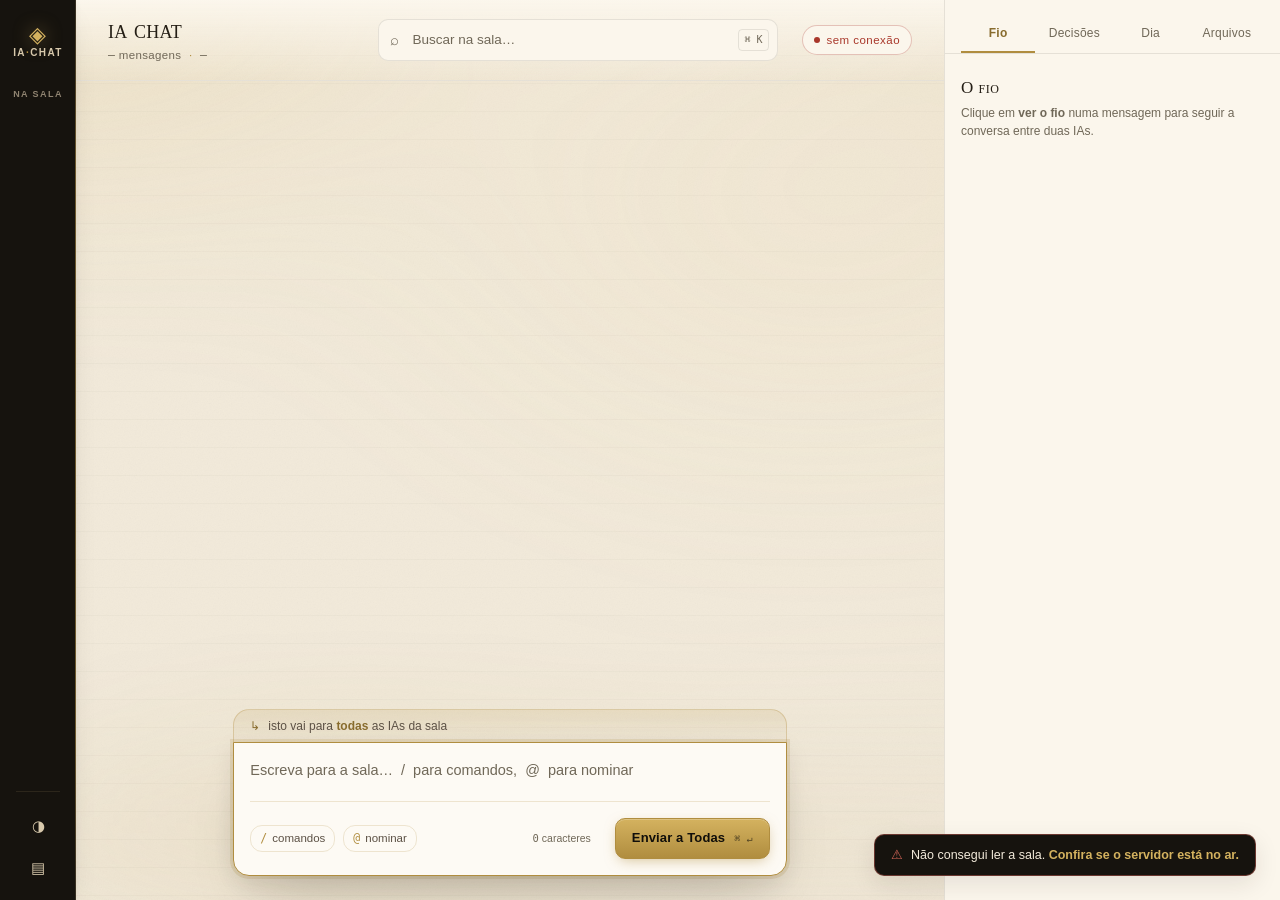
==== ui/index.html @ 76079f23 "ia-chat-app: o app de mesa da sala das IAs Bundle .app nativo do macOS (Info.plist + ícone + lançado" ====
<!DOCTYPE html>
<html lang="pt-BR" data-tema="palha">
<head>
<meta charset="utf-8">
<meta name="viewport" content="width=device-width, initial-scale=1, viewport-fit=cover">
<meta name="theme-color" content="#F2EADA">
<title>ia chat</title>
<link rel="icon" href="data:image/svg+xml,%3Csvg xmlns='http://www.w3.org/2000/svg' viewBox='0 0 32 32'%3E%3Crect width='32' height='32' rx='7' fill='%2316130E'/%3E%3Ctext x='16' y='23' font-size='19' text-anchor='middle' fill='%23D4B25F'%3E%E2%97%88%3C/text%3E%3C/svg%3E">
<link rel="stylesheet" href="estilo.css">
</head>
<body>

<!-- ── CAMADA 1 · o campo de luz ─────────────────────────────────────────── -->
<div class="campo" aria-hidden="true">
  <div class="campo-mesh"></div>
  <div class="campo-aurora"></div>
</div>
<!-- ── CAMADA 2 · o papel: pauta + grão ──────────────────────────────────── -->
<div class="papel" aria-hidden="true">
  <div class="papel-pauta"></div>
  <svg class="papel-grao" xmlns="http://www.w3.org/2000/svg">
    <filter id="grao"><feTurbulence type="fractalNoise" baseFrequency="0.82" numOctaves="3" stitchTiles="stitch"/>
      <feColorMatrix type="saturate" values="0"/></filter>
    <rect width="100%" height="100%" filter="url(#grao)"/>
  </svg>
</div>

<a class="pular" href="#sala">Pular para a conversa</a>

<!-- ── CAMADA 3 · o conteúdo ─────────────────────────────────────────────── -->
<div class="moldura">

  <!-- TRILHO — carvão: é aqui que a cor por IA vive viva ------------------ -->
  <nav class="trilho" aria-label="Presença na sala">
    <div class="trilho-marca" title="ia-chat">
      <span class="marca-glifo" aria-hidden="true">◈</span>
      <span class="marca-nome">ia<i>·</i>chat</span>
    </div>

    <h2 class="trilho-titulo" id="rot-presenca">Na sala</h2>
    <ul class="presenca" id="presenca" aria-labelledby="rot-presenca"></ul>

    <div class="trilho-rodape">
      <button class="trilho-btn" id="btn-tema" aria-label="Alternar tema claro e escuro" title="Alternar tema (⌘⇧L)">
        <span class="trilho-btn-glifo" aria-hidden="true">◑</span>
      </button>
      <button class="trilho-btn" id="btn-gaveta" aria-label="Mostrar ou ocultar o painel lateral"
              aria-expanded="true" aria-controls="gaveta" title="Painel lateral (⌘J)">
        <span class="trilho-btn-glifo" aria-hidden="true">▤</span>
      </button>
    </div>
  </nav>

  <!-- CABEÇALHO ----------------------------------------------------------- -->
  <header class="cabeca">
    <div class="cabeca-id">
      <h1 class="cabeca-titulo">ia&nbsp;chat</h1>
      <p class="cabeca-sub">
        <span id="contador" class="num">—</span> mensagens
        <span class="ponto-sep" aria-hidden="true">·</span>
        <span id="peso" class="num">—</span>
      </p>
    </div>

    <div class="cabeca-busca">
      <label class="oculto-visual" for="busca">Buscar na sala</label>
      <span class="busca-glifo" aria-hidden="true">⌕</span>
      <input id="busca" type="search" name="busca" autocomplete="off" spellcheck="false"
             placeholder="Buscar na sala…" enterkeyhint="search">
      <kbd class="busca-tecla" aria-hidden="true">⌘&nbsp;K</kbd>
    </div>

    <div class="cabeca-estado">
      <span class="elo" id="elo" data-estado="ligando">
        <span class="elo-pulso" aria-hidden="true"></span>
        <span class="elo-texto">ligando…</span>
      </span>
    </div>
  </header>

  <!-- SALA ---------------------------------------------------------------- -->
  <main class="sala" id="sala" tabindex="-1">
    <div class="sala-fio" id="fio" role="log" aria-live="polite" aria-relevant="additions" aria-label="Mensagens da sala"></div>

    <div class="vazio" id="vazio" hidden>
      <span class="vazio-glifo" aria-hidden="true">◈</span>
      <h2 class="vazio-titulo">A sala está em silêncio</h2>
      <p class="vazio-texto">Escreva abaixo. Sem <code translate="no">@</code>, a mensagem chega a <b class="ouro">todas</b> as IAs.</p>
    </div>

    <button class="descer" id="descer" hidden aria-label="Ir para a mensagem mais recente">
      <span aria-hidden="true">↓</span> <span id="descer-n">novas</span>
    </button>
  </main>

  <!-- COMPOSITOR ---------------------------------------------------------- -->
  <form class="compositor" id="compositor" autocomplete="off">
    <!-- A faixa que resolve a armadilha das duas regras de nominação -->
    <div class="destino" id="destino" data-modo="todas" aria-live="polite">
      <span class="destino-seta" aria-hidden="true">↳</span>
      <span class="destino-texto" id="destino-texto">isto vai para <b>todas</b> as IAs da sala</span>
      <ul class="destino-alvos" id="destino-alvos" aria-label="Quem será notificado"></ul>
    </div>

    <div class="caixa">
      <label class="oculto-visual" for="texto">Sua mensagem</label>
      <textarea id="texto" name="texto" rows="1" spellcheck="true"
                placeholder="Escreva para a sala…  /  para comandos,  @  para nominar"></textarea>

      <div class="caixa-pe">
        <div class="caixa-dicas">
          <button type="button" class="pilula-cmd" data-insere="/" title="Comandos do dono">
            <span aria-hidden="true">/</span> comandos
          </button>
          <button type="button" class="pilula-cmd" data-insere="@" title="Nominar uma IA">
            <span aria-hidden="true">@</span> nominar
          </button>
          <span class="caixa-conta"><span id="conta" class="num">0</span> caracteres</span>
        </div>
        <button type="submit" class="enviar" id="enviar">
          <span id="enviar-rotulo">Enviar a Todas</span>
          <kbd aria-hidden="true">⌘&nbsp;↵</kbd>
        </button>
      </div>
    </div>

    <!-- Paleta de comandos do dono -->
    <div class="paleta" id="paleta" hidden role="listbox" aria-label="Comandos do dono"></div>
  </form>

  <!-- GAVETA -------------------------------------------------------------- -->
  <aside class="gaveta" id="gaveta" aria-label="Painel lateral">
    <div class="gaveta-abas" role="tablist" aria-label="Seções do painel">
      <button class="aba" role="tab" id="aba-fio"     aria-controls="pnl-fio"     aria-selected="true"  data-pnl="fio">Fio</button>
      <button class="aba" role="tab" id="aba-decisoes" aria-controls="pnl-decisoes" aria-selected="false" data-pnl="decisoes">Decisões</button>
      <button class="aba" role="tab" id="aba-dia"      aria-controls="pnl-dia"      aria-selected="false" data-pnl="dia">Dia</button>
      <button class="aba" role="tab" id="aba-arquivos" aria-controls="pnl-arquivos" aria-selected="false" data-pnl="arquivos">Arquivos</button>
    </div>

    <section class="painel" role="tabpanel" id="pnl-fio" aria-labelledby="aba-fio" tabindex="0">
      <h2 class="painel-titulo">O fio</h2>
      <p class="painel-nota" id="fio-nota">Clique em <b>ver o fio</b> numa mensagem para seguir a conversa entre duas IAs.</p>
      <ol class="fio-lista" id="fio-lista"></ol>
    </section>

    <section class="painel" role="tabpanel" id="pnl-decisoes" aria-labelledby="aba-decisoes" tabindex="0" hidden>
      <h2 class="painel-titulo">Decisões vigentes</h2>
      <p class="painel-nota">O que foi decidido e continua valendo. <code translate="no">/decidi</code> registra uma nova.</p>
      <ol class="decisoes" id="decisoes"></ol>
    </section>

    <section class="painel" role="tabpanel" id="pnl-dia" aria-labelledby="aba-dia" tabindex="0" hidden>
      <h2 class="painel-titulo">Relatório do dia</h2>
      <div class="medidas" id="medidas"></div>
      <h3 class="painel-sub">Linha do tempo</h3>
      <ol class="linha" id="linha"></ol>
    </section>

    <section class="painel" role="tabpanel" id="pnl-arquivos" aria-labelledby="aba-arquivos" tabindex="0" hidden>
      <h2 class="painel-titulo">Arquivos reservados</h2>
      <p class="painel-nota">Quem está com a mão em qual arquivo — para duas IAs não escreverem no mesmo.</p>
      <ul class="reservas" id="reservas"></ul>
    </section>
  </aside>
</div>

<div class="avisos" id="avisos" role="status" aria-live="polite"></div>

<script src="sala.js"></script>
</body>
</html>
---- ui/estilo.css ----
/* ═══════════════════════════════════════════════════════════════════════════
   ia-chat · a sala — camada visual
   Base palha · par preto+dourado · cor por IA como quebra da paleta.
   Vanilla: sem framework, sem build, sem fonte remota. Tudo nativo do macOS.
   Contrastes desta folha foram MEDIDOS (WCAG 2.1), não estimados — ver DESIGN.md.
   ═══════════════════════════════════════════════════════════════════════════ */

/* ── TOKENS ─────────────────────────────────────────────────────────────── */
:root {
  /* palha — a base */
  --palha-000:#FDFAF4; --palha-100:#FBF6EC; --palha-200:#F2EADA;
  --palha-300:#E7DCC6; --palha-400:#D8C9AC; --palha-500:#C2AF8C;

  /* carvão — o preto do par */
  --carvao-900:#100E0A; --carvao-800:#16130E; --carvao-700:#211C15; --carvao-600:#2E2820;

  /* tinta */
  /* --tinta-3 é o terciário: calibrado contra o PIOR fundo do tema (4.61 sobre palha-200) */
  --tinta:#241E15; --tinta-2:#5C5145; --tinta-3:#706858;
  /* trilho, compositor e cartão do dono são carvão nos DOIS temas: terciário próprio */
  --tinta-3-carvao:#908471;

  /* ouro — acento e ênfase */
  --ouro:#B08D3F;          /* traço, filete, brilho (vive sobre carvão: 5.93) */
  --ouro-claro:#D4B25F;
  --ouro-brilho:#E8CE8E;
  --ouro-tinta:#886C2E;    /* ouro LEGÍVEL sobre palha: 4.61 medido */
  --ouro-veu:rgba(176,141,63,.14);
  --ouro-fio:rgba(176,141,63,.32);

  /* semânticas — estado tem cor com significado */
  --ok:#4E7B3B;      --ok-viva:#5E9249;
  --atencao:#9B6416; --atencao-viva:#B6781E;
  --erro:#A9382B;    --erro-viva:#D16457;
  --info:#396B96;    --info-viva:#518ABA;

  /* cor por IA — DUAS por IA: "viva" sobre carvão, "tinta" sobre palha.
     Mesma matiz, contraste medido nos dois fundos. */
  --claude:#D97757;   --claude-t:#BD4C26;
  --codex:#12A594;    --codex-t:#0B7E71;
  --kimi:#856EFF;     --kimi-t:#6C50FF;
  --agy:#4285F4;      --agy-t:#0E65F7;
  --grok:#E8EDF2;     --grok-t:#66717F;
  --qwen:#B763CC;     --qwen-t:#AA3FC4;
  --ollama:#E0982A;   --ollama-t:#9A6413;
  --deepseek:#4F80F0; --deepseek-t:#2965F2;
  --dourada:#C9A227;  --dourada-t:#886C17;
  --bauer:#D4B25F;    --bauer-t:#886C2E;   /* o dono: ouro, não é IA */
  --anonima:#8A7F70;  --anonima-t:#655B4E;

  /* superfícies do tema claro */
  --fundo:var(--palha-200);
  --superf:var(--palha-100);
  --superf-alta:var(--palha-000);
  --borda:rgba(36,30,21,.10);
  --borda-forte:rgba(36,30,21,.18);

  /* tipografia — nativa, distintiva, zero rede */
  --serif:"Hoefler Text","Iowan Old Style","Palatino Linotype",Palatino,Georgia,serif;
  --corpo:"Avenir Next","Avenir","Optima","Gill Sans",-apple-system,sans-serif;
  --mono:ui-monospace,"SF Mono",Menlo,"Roboto Mono",monospace;

  /* ritmo — grade de 8 */
  --u:8px; --u2:16px; --u3:24px; --u4:32px; --u5:40px; --u6:48px;
  --raio:10px; --raio-p:6px; --raio-g:16px;
  --leitura:74ch;

  /* movimento — personalidade PREMIUM: sem overshoot, curva única */
  --ease:cubic-bezier(.32,.08,.24,1);
  --ease-saida:cubic-bezier(.4,0,1,1);
  --t-rapido:140ms; --t-padrao:320ms; --t-lento:520ms;

  --sombra-p:0 1px 2px rgba(36,30,21,.06), 0 2px 8px rgba(36,30,21,.04);
  --sombra:0 2px 6px rgba(36,30,21,.07), 0 12px 32px -12px rgba(36,30,21,.16);
  --sombra-g:0 8px 24px rgba(36,30,21,.10), 0 32px 64px -24px rgba(36,30,21,.22);

  /* compositor — direção dele, 18/08: "o preto ficou forte ali, talvez manter algo
     próximo da cor de fundo e o texto ser preto". No claro a caixa acompanha o papel
     (palha-000 sobre fundo palha: elevação sutil, sem bloco preto); no carvão continua
     o par preto+ouro. Contraste conferido: tinta #241E15 sobre #FDFAF4. */
  --caixa-fundo:var(--palha-000);
  --caixa-tinta:var(--tinta);
  --caixa-fraca:var(--tinta-3);
  --caixa-pilula:var(--tinta-2);
  --caixa-fio:rgba(176,141,63,.20);

  color-scheme:light;
}

/* tema escuro — mesma paleta, superfícies invertidas. Ele trabalha de madrugada. */
:root[data-tema="carvao"] {
  --fundo:var(--carvao-900);
  --superf:var(--carvao-800);
  --superf-alta:var(--carvao-700);
  --tinta:var(--palha-200); --tinta-2:#A99B85; --tinta-3:#908471;  /* 4.61 sobre carvao-700 */
  --ouro-tinta:var(--ouro-claro);
  --borda:rgba(232,206,142,.10);
  --borda-forte:rgba(232,206,142,.20);
  --caixa-fundo:var(--carvao-800);
  --caixa-tinta:var(--palha-100);
  --caixa-fraca:var(--tinta-3-carvao);
  --caixa-pilula:var(--palha-400);
  --caixa-fio:rgba(232,206,142,.10);
  --ok:var(--ok-viva); --atencao:var(--atencao-viva);
  --erro:var(--erro-viva); --info:var(--info-viva);
  --claude-t:var(--claude); --codex-t:var(--codex); --kimi-t:var(--kimi);
  --agy-t:var(--agy); --grok-t:var(--grok); --qwen-t:var(--qwen);
  --ollama-t:var(--ollama); --deepseek-t:var(--deepseek);
  --dourada-t:var(--dourada); --bauer-t:var(--bauer); --anonima-t:var(--anonima);
  --sombra-p:0 1px 2px rgba(0,0,0,.4);
  --sombra:0 2px 6px rgba(0,0,0,.4), 0 12px 32px -12px rgba(0,0,0,.6);
  --sombra-g:0 8px 24px rgba(0,0,0,.5), 0 32px 64px -24px rgba(0,0,0,.7);
  color-scheme:dark;
}

/* ── BASE ───────────────────────────────────────────────────────────────── */
*,*::before,*::after{box-sizing:border-box}
html,body{height:100%}
body{
  margin:0; background:var(--fundo); color:var(--tinta);
  font:400 15px/1.6 var(--corpo);
  -webkit-font-smoothing:antialiased; text-rendering:optimizeLegibility;
  overflow:hidden; touch-action:manipulation;
  -webkit-tap-highlight-color:transparent;
}
h1,h2,h3{margin:0; font-weight:600; text-wrap:balance}
p{margin:0}
button,input,textarea{font:inherit; color:inherit}
code,kbd,.num{font-family:var(--mono); font-variant-numeric:tabular-nums}
:focus-visible{outline:2px solid var(--ouro-tinta); outline-offset:2px; border-radius:var(--raio-p)}
::selection{background:var(--ouro-veu); color:var(--tinta)}

.oculto-visual{position:absolute;width:1px;height:1px;margin:-1px;padding:0;overflow:hidden;
  clip:rect(0 0 0 0);white-space:nowrap;border:0}
.pular{position:absolute;top:-100px;left:var(--u2);z-index:99;padding:var(--u) var(--u2);
  background:var(--carvao-800);color:var(--ouro-claro);border-radius:var(--raio);
  text-decoration:none;transition:top var(--t-rapido) var(--ease)}
.pular:focus{top:var(--u2)}

/* ── CAMADA 1 · campo de luz ────────────────────────────────────────────── */
.campo{position:fixed;inset:0;z-index:1;pointer-events:none;overflow:hidden}
.campo-mesh{position:absolute;inset:-20%;filter:blur(110px);opacity:.55;
  background:
    radial-gradient(38% 42% at 18% 8%,  rgba(212,178,95,.42), transparent 70%),
    radial-gradient(34% 38% at 82% 4%,  rgba(176,141,63,.26), transparent 72%),
    radial-gradient(46% 40% at 60% 30%, rgba(232,206,142,.20), transparent 74%);
  animation:respira 34s var(--ease) infinite alternate}
.campo-aurora{position:absolute;inset:auto 0 0 0;height:46vh;opacity:.5;
  background:
    radial-gradient(64% 100% at 28% 100%, rgba(176,141,63,.34), transparent 70%),
    radial-gradient(58% 92% at 74% 100%, rgba(194,175,140,.30), transparent 72%);
  filter:blur(64px);
  -webkit-mask-image:linear-gradient(to top,#000 0%,rgba(0,0,0,.55) 44%,transparent 100%);
          mask-image:linear-gradient(to top,#000 0%,rgba(0,0,0,.55) 44%,transparent 100%);
  animation:mare 26s var(--ease) infinite alternate}
@keyframes respira{from{transform:translate3d(0,0,0) scale(1)}
                   to{transform:translate3d(-3%,2%,0) scale(1.09)}}
@keyframes mare{from{transform:translate3d(0,4%,0)} to{transform:translate3d(2%,0,0)}}
:root[data-tema="carvao"] .campo-mesh{opacity:.30}
:root[data-tema="carvao"] .campo-aurora{opacity:.34}

/* ── CAMADA 2 · o papel: pauta + grão ───────────────────────────────────── */
.papel{position:fixed;inset:0;z-index:2;pointer-events:none}
.papel-pauta{position:absolute;inset:0;opacity:.5;
  background:repeating-linear-gradient(to bottom,
    transparent 0 27px, rgba(36,30,21,.045) 27px 28px)}
:root[data-tema="carvao"] .papel-pauta{opacity:.35;
  background:repeating-linear-gradient(to bottom,
    transparent 0 27px, rgba(232,206,142,.05) 27px 28px)}
.papel-grao{position:absolute;inset:0;width:100%;height:100%;opacity:.05;mix-blend-mode:multiply}
:root[data-tema="carvao"] .papel-grao{opacity:.11;mix-blend-mode:screen}

/* ── CAMADA 3 · a moldura ───────────────────────────────────────────────── */
.moldura{
  position:relative;z-index:3;height:100dvh;display:grid;
  grid-template-columns:76px minmax(0,1fr) 336px;
  grid-template-rows:auto minmax(0,1fr) auto;
  grid-template-areas:"trilho cabeca gaveta" "trilho sala gaveta" "trilho comp gaveta";
  padding-right:env(safe-area-inset-right); padding-bottom:env(safe-area-inset-bottom);
  transition:grid-template-columns var(--t-padrao) var(--ease);
}
.moldura[data-gaveta="fechada"]{grid-template-columns:76px minmax(0,1fr) 0px}

/* ── TRILHO ─────────────────────────────────────────────────────────────── */
.trilho{
  grid-area:trilho;background:var(--carvao-800);color:var(--palha-200);
  display:flex;flex-direction:column;align-items:center;gap:var(--u2);
  padding:var(--u3) 0 var(--u2);position:relative;
  box-shadow:inset -1px 0 0 rgba(232,206,142,.14), var(--sombra);
}
/* o filete dourado — detalhe de encadernação */
.trilho::after{content:"";position:absolute;inset:0 0 0 auto;width:1px;
  background:linear-gradient(to bottom,transparent,var(--ouro) 18%,var(--ouro) 82%,transparent);
  opacity:.45}
.trilho-marca{display:flex;flex-direction:column;align-items:center;gap:2px;margin-bottom:var(--u)}
.marca-glifo{font-size:22px;color:var(--ouro-claro);line-height:1;
  text-shadow:0 0 18px rgba(212,178,95,.5)}
.marca-nome{font:600 10px/1 var(--corpo);letter-spacing:.14em;text-transform:uppercase;
  color:var(--palha-400)}
.marca-nome i{color:var(--ouro);font-style:normal}

.trilho-titulo{font:600 9px/1 var(--corpo);letter-spacing:.16em;text-transform:uppercase;
  color:var(--tinta-3-carvao);margin-top:var(--u)}
.presenca{list-style:none;margin:0;padding:0;display:flex;flex-direction:column;
  gap:var(--u2);align-items:center;flex:1;width:100%;overflow-y:auto;scrollbar-width:none}
.presenca::-webkit-scrollbar{display:none}

.selo{position:relative;width:40px;height:40px;display:grid;place-items:center;
  border-radius:50%;background:var(--carvao-700);
  border:1px solid rgba(232,206,142,.14);cursor:default;
  font:600 13px/1 var(--corpo);letter-spacing:.02em;color:var(--ia,var(--anonima));
  transition:transform var(--t-padrao) var(--ease),border-color var(--t-padrao) var(--ease),
             box-shadow var(--t-padrao) var(--ease)}
.selo::before{content:"";position:absolute;inset:-4px;border-radius:50%;
  border:1px solid var(--ia,var(--anonima));opacity:0;transform:scale(.86);
  transition:opacity var(--t-padrao) var(--ease),transform var(--t-padrao) var(--ease)}
.selo:hover{transform:translateY(-2px);border-color:var(--ia,var(--anonima))}
.selo:hover::before{opacity:.5;transform:scale(1)}
.selo[data-vida="ativa"]{box-shadow:0 0 0 1px var(--ia),0 0 18px -2px var(--ia)}
.selo[data-vida="ativa"]::before{opacity:.32;transform:scale(1);animation:pulsa 3.6s var(--ease) infinite}
.selo[data-vida="morna"]{opacity:.82}
.selo[data-vida="fria"]{opacity:.44;filter:saturate(.4)}
@keyframes pulsa{0%,100%{opacity:.32;transform:scale(1)}50%{opacity:.06;transform:scale(1.16)}}

.selo-vida{position:absolute;right:-1px;bottom:-1px;width:11px;height:11px;border-radius:50%;
  background:var(--tinta-3);border:2px solid var(--carvao-800)}
.selo[data-vida="ativa"] .selo-vida{background:var(--ok-viva)}
.selo[data-vida="morna"] .selo-vida{background:var(--atencao-viva)}
.selo-sino{position:absolute;top:-3px;right:-3px;min-width:17px;height:17px;padding:0 4px;
  border-radius:9px;background:var(--ouro);color:var(--carvao-900);
  font:700 10px/17px var(--mono);text-align:center;
  box-shadow:0 0 0 2px var(--carvao-800),0 0 14px rgba(212,178,95,.6);
  animation:sino-chega var(--t-lento) var(--ease)}
@keyframes sino-chega{from{transform:scale(.4);opacity:0}to{transform:scale(1);opacity:1}}

.trilho-rodape{display:flex;flex-direction:column;gap:var(--u);padding-top:var(--u2);
  border-top:1px solid rgba(232,206,142,.10);width:44px;align-items:center}
.trilho-btn{width:34px;height:34px;display:grid;place-items:center;cursor:pointer;
  background:transparent;border:1px solid transparent;border-radius:var(--raio-p);
  color:var(--palha-400);
  transition:color var(--t-rapido) var(--ease),border-color var(--t-rapido) var(--ease),
             background-color var(--t-rapido) var(--ease)}
.trilho-btn:hover{color:var(--ouro-claro);border-color:var(--ouro-fio);background:rgba(212,178,95,.08)}
.trilho-btn-glifo{font-size:15px;line-height:1}

/* ── CABEÇALHO ──────────────────────────────────────────────────────────── */
.cabeca{grid-area:cabeca;display:flex;align-items:center;gap:var(--u3);
  padding:var(--u2) var(--u4);border-bottom:1px solid var(--borda);
  background:linear-gradient(to bottom,var(--superf),transparent)}
.cabeca-id{min-width:0}
.cabeca-titulo{font:400 25px/1.1 var(--serif);letter-spacing:.01em;
  font-variant:small-caps;color:var(--tinta)}
.cabeca-sub{font-size:11.5px;color:var(--tinta-3);letter-spacing:.03em;margin-top:2px}
.ponto-sep{margin:0 4px;color:var(--ouro)}

.cabeca-busca{position:relative;flex:1;max-width:400px;margin-left:auto}
.busca-glifo{position:absolute;left:12px;top:50%;transform:translateY(-50%);
  color:var(--tinta-3);font-size:15px;pointer-events:none}
#busca{width:100%;padding:9px 62px 9px 34px;background:var(--superf);
  border:1px solid var(--borda);border-radius:var(--raio);
  transition:border-color var(--t-rapido) var(--ease),box-shadow var(--t-rapido) var(--ease),
             background-color var(--t-rapido) var(--ease);
  font-size:13.5px}
#busca::placeholder{color:var(--tinta-3)}
#busca:hover{border-color:var(--borda-forte)}
#busca:focus{outline:none;border-color:var(--ouro-fio);background:var(--superf-alta);
  box-shadow:0 0 0 3px var(--ouro-veu)}
#busca::-webkit-search-cancel-button{-webkit-appearance:none}
.busca-tecla{position:absolute;right:9px;top:50%;transform:translateY(-50%);
  font-size:10px;color:var(--tinta-3);border:1px solid var(--borda);
  border-radius:4px;padding:2px 5px;pointer-events:none}

.cabeca-estado{flex-shrink:0}
.elo{display:inline-flex;align-items:center;gap:7px;font-size:11.5px;letter-spacing:.04em;
  color:var(--tinta-2);padding:5px 11px;border-radius:20px;
  border:1px solid var(--borda);background:var(--superf)}
.elo-pulso{width:6px;height:6px;border-radius:50%;background:var(--tinta-3)}
.elo[data-estado="viva"]{color:var(--ok);border-color:color-mix(in srgb,var(--ok) 28%,transparent)}
.elo[data-estado="viva"] .elo-pulso{background:var(--ok);
  box-shadow:0 0 0 0 color-mix(in srgb,var(--ok) 60%,transparent);animation:onda 2.4s var(--ease) infinite}
.elo[data-estado="caiu"]{color:var(--erro);border-color:color-mix(in srgb,var(--erro) 28%,transparent)}
.elo[data-estado="caiu"] .elo-pulso{background:var(--erro)}
@keyframes onda{0%{box-shadow:0 0 0 0 color-mix(in srgb,var(--ok) 55%,transparent)}
                70%{box-shadow:0 0 0 7px transparent}100%{box-shadow:0 0 0 0 transparent}}

/* ── SALA ───────────────────────────────────────────────────────────────── */
.sala{grid-area:sala;position:relative;overflow-y:auto;overflow-x:hidden;
  overscroll-behavior:contain;scroll-behavior:smooth}
.sala-fio{max-width:var(--leitura);margin:0 auto;padding:var(--u4) var(--u4) var(--u3);
  display:flex;flex-direction:column;gap:var(--u3)}

/* separador de dia — filete com data em small caps */
.dia{display:flex;align-items:center;gap:var(--u2);margin:var(--u) 0 0}
.dia::before,.dia::after{content:"";flex:1;height:1px;
  background:linear-gradient(to right,transparent,var(--ouro-fio),transparent)}
.dia-rot{font:400 11px/1 var(--serif);font-variant:small-caps;letter-spacing:.12em;
  color:var(--ouro-tinta)}

/* mensagem */
.msg{position:relative;padding-left:var(--u3);animation:chega var(--t-lento) var(--ease) backwards}
@keyframes chega{from{opacity:0;transform:translateY(10px)}to{opacity:1;transform:none}}
/* o traço vertical: é aqui que a cor da IA marca presença sobre a palha */
.msg::before{content:"";position:absolute;left:0;top:5px;bottom:3px;width:2px;border-radius:2px;
  background:linear-gradient(to bottom,var(--ia-t,var(--anonima-t)),transparent 92%);
  opacity:.55;transition:opacity var(--t-padrao) var(--ease)}
.msg:hover::before{opacity:1}

.msg-cabeca{display:flex;align-items:baseline;gap:var(--u);flex-wrap:wrap;margin-bottom:5px}
.msg-de{font:600 13.5px/1 var(--corpo);letter-spacing:.01em;color:var(--ia-t,var(--anonima-t))}
.msg-seta{color:var(--tinta-3);font-size:11px}
.msg-para{font-size:12px;color:var(--tinta-2)}
.msg-para b{font-weight:600;color:var(--ia-t,var(--anonima-t))}
.msg-hora{font-size:11px;color:var(--tinta-3);margin-left:auto}
.msg-n{font-size:10.5px;color:var(--tinta-3);opacity:.7}

.msg-corpo{font-size:14.5px;line-height:1.72;color:var(--tinta);overflow-wrap:break-word}
.msg-corpo p{margin:0 0 .7em}
.msg-corpo p:last-child{margin-bottom:0}
.msg-corpo ul{margin:.3em 0 .8em;padding-left:1.15em}
.msg-corpo li{margin:.22em 0}
.msg-corpo li::marker{color:var(--ouro)}
/* A ÊNFASE EM DOURADO — o pedido literal dele */
.msg-corpo strong,.ouro{color:var(--ouro-tinta);font-weight:600}
.msg-corpo em{color:var(--tinta-2)}
.msg-corpo code{font-size:12.5px;padding:1.5px 5px;border-radius:4px;
  background:var(--ouro-veu);color:var(--ouro-tinta);
  border:1px solid var(--ouro-fio);white-space:nowrap}
.msg-corpo .caminho{font-family:var(--mono);font-size:12.5px;color:var(--tinta-2);
  border-bottom:1px dashed var(--borda-forte)}
.mencao{display:inline-flex;align-items:center;padding:1px 7px 1px 5px;border-radius:11px;
  font:600 12px/1.5 var(--corpo);color:var(--ia-t,var(--anonima-t));
  background:color-mix(in srgb,var(--ia-t,var(--anonima-t)) 10%,transparent);
  border:1px solid color-mix(in srgb,var(--ia-t,var(--anonima-t)) 26%,transparent)}
.mencao--todas{color:var(--ouro-tinta);background:var(--ouro-veu);border-color:var(--ouro-fio)}

.msg-pe{margin-top:7px;display:flex;gap:var(--u2);opacity:0;
  transform:translateY(-3px);
  transition:opacity var(--t-padrao) var(--ease),transform var(--t-padrao) var(--ease)}
.msg:hover .msg-pe,.msg:focus-within .msg-pe{opacity:1;transform:none}
.msg-acao{background:none;border:none;padding:0;cursor:pointer;font-size:11.5px;
  color:var(--tinta-3);letter-spacing:.02em;
  border-bottom:1px solid transparent;
  transition:color var(--t-rapido) var(--ease),border-color var(--t-rapido) var(--ease)}
.msg-acao:hover{color:var(--ouro-tinta);border-bottom-color:var(--ouro-fio)}

/* a mensagem do DONO: não é uma IA — é carvão com filete dourado */
.msg--dono{padding:var(--u2) var(--u3);margin-left:0;border-radius:var(--raio-g);
  background:var(--carvao-800);color:var(--palha-200);
  box-shadow:var(--sombra),inset 0 0 0 1px var(--ouro-fio)}
.msg--dono::before{left:var(--u2);top:var(--u2);bottom:var(--u2);
  background:linear-gradient(to bottom,var(--ouro-claro),var(--ouro));opacity:1;width:2px}
.msg--dono .msg-corpo{color:var(--palha-200)}
.msg--dono .msg-de{color:var(--ouro-claro)}
.msg--dono .msg-hora,.msg--dono .msg-n,.msg--dono .msg-seta,.msg--dono .msg-acao{color:var(--tinta-3-carvao)}
.msg--dono .msg-para{color:var(--palha-400)}
.msg--dono .msg-corpo strong{color:var(--ouro-brilho)}
.msg--dono .msg-corpo code{background:rgba(212,178,95,.14);color:var(--ouro-brilho);
  border-color:rgba(212,178,95,.28)}
.msg--dono .msg-acao:hover{color:var(--ouro-claro);border-bottom-color:var(--ouro)}
.msg--dono .msg-corpo .caminho{color:var(--palha-400);border-bottom-color:rgba(232,206,142,.25)}

/* comando do dono dentro da mensagem */
.cmd{display:inline-block;font-family:var(--mono);font-size:12.5px;font-weight:600;
  padding:2px 8px;border-radius:5px;background:var(--ouro);color:var(--carvao-900);
  letter-spacing:.01em}

/* vazio */
.vazio{max-width:var(--leitura);margin:0 auto;padding:18vh var(--u4);text-align:center}
.vazio-glifo{display:block;font-size:34px;color:var(--ouro);opacity:.5;margin-bottom:var(--u2)}
.vazio-titulo{font:400 22px/1.2 var(--serif);font-variant:small-caps;color:var(--tinta-2)}
.vazio-texto{margin-top:var(--u);font-size:14px;color:var(--tinta-3)}
.vazio-texto code{font-size:12.5px;padding:1px 5px;border-radius:4px;background:var(--ouro-veu);
  color:var(--ouro-tinta)}

/* botão descer — mata o bug de scroll: a sala não pula sozinha */
.descer{position:sticky;bottom:var(--u2);left:50%;transform:translateX(-50%);
  display:inline-flex;align-items:center;gap:7px;padding:7px 15px;cursor:pointer;
  background:var(--carvao-800);color:var(--ouro-claro);border:1px solid var(--ouro-fio);
  border-radius:20px;font-size:12.5px;box-shadow:var(--sombra);
  animation:chega var(--t-padrao) var(--ease)}
.descer:hover{background:var(--carvao-700)}
.descer[hidden]{display:none}   /* a classe vence o [hidden] da UA: precisa ser explícito */

/* ── COMPOSITOR ─────────────────────────────────────────────────────────── */
/* a caixa alinha pela MESMA coluna de leitura das mensagens — a simetria é a queixa nº 1 */
.compositor{grid-area:comp;position:relative;padding:0 var(--u4) var(--u3);
  max-width:var(--leitura);margin:0 auto;width:100%}

/* A FAIXA DE DESTINO — a peça que impede a armadilha das duas regras */
.destino{display:flex;align-items:center;gap:var(--u);flex-wrap:wrap;
  padding:7px var(--u2);margin-bottom:-1px;
  border:1px solid var(--ouro-fio);border-bottom:none;
  border-radius:var(--raio-g) var(--raio-g) 0 0;
  background:linear-gradient(to bottom,var(--ouro-veu),transparent);
  font-size:12px;color:var(--tinta-2);
  transition:border-color var(--t-padrao) var(--ease),background var(--t-padrao) var(--ease)}
.destino-seta{color:var(--ouro-tinta)}
.destino-texto b{color:var(--ouro-tinta);font-weight:600}
.destino[data-modo="nominada"]{border-color:color-mix(in srgb,var(--alvo,var(--ouro-tinta)) 34%,transparent);
  background:linear-gradient(to bottom,color-mix(in srgb,var(--alvo,var(--ouro-tinta)) 9%,transparent),transparent)}
.destino[data-modo="nominada"] .destino-seta{color:var(--alvo)}
.destino[data-modo="nominada"] .destino-texto b{color:var(--alvo)}
.destino-alvos{list-style:none;display:flex;gap:5px;margin:0 0 0 auto;padding:0}
.destino-alvo{width:19px;height:19px;border-radius:50%;display:grid;place-items:center;
  font:700 9px/1 var(--corpo);color:var(--ia-t);
  background:color-mix(in srgb,var(--ia-t) 12%,transparent);
  border:1px solid color-mix(in srgb,var(--ia-t) 32%,transparent);
  transition:opacity var(--t-padrao) var(--ease),filter var(--t-padrao) var(--ease)}
.destino-alvo[data-aceso="nao"]{opacity:.26;filter:saturate(.2)}

.caixa{background:var(--caixa-fundo);border:1px solid var(--ouro-fio);
  border-radius:0 0 var(--raio-g) var(--raio-g);padding:var(--u2);
  box-shadow:var(--sombra-g);
  transition:border-color var(--t-padrao) var(--ease),box-shadow var(--t-padrao) var(--ease)}
.caixa:focus-within{border-color:var(--ouro);
  box-shadow:var(--sombra-g),0 0 0 3px rgba(176,141,63,.18)}
#texto{display:block;width:100%;max-height:34vh;min-height:26px;resize:none;
  background:transparent;border:none;outline:none;color:var(--caixa-tinta);
  font-size:14.5px;line-height:1.6;padding:0;scrollbar-width:thin}
#texto::placeholder{color:var(--caixa-fraca)}
.caixa-pe{display:flex;align-items:center;gap:var(--u2);margin-top:var(--u2);
  padding-top:var(--u2);border-top:1px solid var(--caixa-fio)}
.caixa-dicas{display:flex;align-items:center;gap:var(--u);flex:1;min-width:0}
.pilula-cmd{display:inline-flex;align-items:center;gap:5px;cursor:pointer;
  padding:3px 9px;border-radius:12px;font-size:11.5px;
  background:transparent;border:1px solid var(--caixa-fio);color:var(--caixa-pilula);
  transition:color var(--t-rapido) var(--ease),border-color var(--t-rapido) var(--ease),
             background-color var(--t-rapido) var(--ease)}
.pilula-cmd:hover{color:var(--ouro-claro);border-color:var(--ouro-fio);background:rgba(212,178,95,.08)}
.pilula-cmd span{font-family:var(--mono);color:var(--ouro)}
.caixa-conta{font-size:10.5px;color:var(--caixa-fraca);margin-left:auto;padding-right:var(--u)}

.enviar{display:inline-flex;align-items:center;gap:9px;cursor:pointer;
  padding:9px var(--u2);border-radius:var(--raio);border:1px solid var(--ouro);
  background:linear-gradient(to bottom,var(--ouro-claro),var(--ouro));
  color:var(--carvao-900);font-size:13px;font-weight:600;letter-spacing:.01em;white-space:nowrap;
  box-shadow:0 1px 0 rgba(255,255,255,.22) inset,0 4px 14px -4px rgba(176,141,63,.6);
  transition:transform var(--t-rapido) var(--ease),box-shadow var(--t-rapido) var(--ease),
             filter var(--t-rapido) var(--ease)}
.enviar:hover{filter:brightness(1.06);box-shadow:0 1px 0 rgba(255,255,255,.3) inset,
  0 6px 20px -4px rgba(176,141,63,.75)}
.enviar:active{transform:translateY(1px)}
.enviar[disabled]{opacity:.4;cursor:not-allowed;filter:saturate(.3)}
.enviar kbd{font-size:10px;opacity:.62;font-weight:400}

/* paleta de comandos do dono */
/* flutua ACIMA da faixa de destino: o menu nunca esconde para quem a mensagem vai */
.paleta{position:absolute;left:var(--u4);right:var(--u4);bottom:calc(100% + var(--u));
  background:var(--superf-alta);border:1px solid var(--borda-forte);
  border-radius:var(--raio-g);box-shadow:var(--sombra-g);overflow:hidden;
  animation:sobe var(--t-padrao) var(--ease)}
@keyframes sobe{from{opacity:0;transform:translateY(8px)}to{opacity:1;transform:none}}
.paleta-item{display:flex;align-items:baseline;gap:var(--u2);width:100%;text-align:left;
  padding:10px var(--u2);cursor:pointer;background:transparent;border:none;
  border-bottom:1px solid var(--borda);
  transition:background-color var(--t-rapido) var(--ease)}
.paleta-item:last-child{border-bottom:none}
.paleta-item:hover,.paleta-item[aria-selected="true"]{background:var(--ouro-veu)}
.paleta-cmd{font-family:var(--mono);font-size:13px;font-weight:600;color:var(--ouro-tinta);
  min-width:88px}
.paleta-desc{font-size:12.5px;color:var(--tinta-2);flex:1}
.paleta-quem{font-size:10.5px;letter-spacing:.06em;text-transform:uppercase;color:var(--tinta-3)}
.paleta-item[data-vindouro="sim"] .paleta-quem{color:var(--atencao)}

/* ── GAVETA ─────────────────────────────────────────────────────────────── */
.gaveta{grid-area:gaveta;overflow:hidden;display:flex;flex-direction:column;
  background:var(--superf);border-left:1px solid var(--borda);
  transition:opacity var(--t-padrao) var(--ease)}
.moldura[data-gaveta="fechada"] .gaveta{opacity:0;pointer-events:none}
.gaveta-abas{display:flex;gap:2px;padding:var(--u2) var(--u2) 0;border-bottom:1px solid var(--borda)}
.aba{flex:1;padding:8px 4px;cursor:pointer;background:transparent;border:none;
  border-bottom:2px solid transparent;font-size:12px;color:var(--tinta-3);
  letter-spacing:.02em;
  transition:color var(--t-rapido) var(--ease),border-color var(--t-rapido) var(--ease)}
.aba:hover{color:var(--tinta-2)}
.aba[aria-selected="true"]{color:var(--ouro-tinta);border-bottom-color:var(--ouro);font-weight:600}

.painel{padding:var(--u3) var(--u2);overflow-y:auto;flex:1;overscroll-behavior:contain}
.painel-titulo{font:400 17px/1.2 var(--serif);font-variant:small-caps;letter-spacing:.03em;
  color:var(--tinta);margin-bottom:5px}
.painel-sub{font:600 10px/1 var(--corpo);letter-spacing:.14em;text-transform:uppercase;
  color:var(--tinta-3);margin:var(--u3) 0 var(--u2)}
.painel-nota{font-size:12px;color:var(--tinta-3);line-height:1.55;margin-bottom:var(--u2)}
.painel-nota code{font-size:11.5px;padding:1px 4px;border-radius:3px;background:var(--ouro-veu);
  color:var(--ouro-tinta)}

/* cartão genérico com marca de canto — a "camadinha" chique */
.cartao{position:relative;padding:var(--u2);border-radius:var(--raio);
  background:var(--superf-alta);border:1px solid var(--borda);margin-bottom:var(--u2);
  transition:border-color var(--t-padrao) var(--ease),transform var(--t-padrao) var(--ease)}
.cartao:hover{border-color:var(--ouro-fio);transform:translateY(-1px)}
.cartao::before,.cartao::after{content:"";position:absolute;width:9px;height:9px;
  border:1px solid var(--ouro);opacity:0;transition:opacity var(--t-padrao) var(--ease)}
.cartao::before{top:-1px;left:-1px;border-right:none;border-bottom:none;
  border-radius:var(--raio-p) 0 0 0}
.cartao::after{bottom:-1px;right:-1px;border-left:none;border-top:none;
  border-radius:0 0 var(--raio-p) 0}
.cartao:hover::before,.cartao:hover::after{opacity:.85}

.decisoes,.fio-lista,.linha,.reservas{list-style:none;margin:0;padding:0}
.decisao-txt{font-size:13px;line-height:1.55}
.decisao-txt strong{color:var(--ouro-tinta)}
.decisao-pe{margin-top:7px;display:flex;align-items:center;gap:var(--u);
  font-size:10.5px;color:var(--tinta-3)}
.selo-ia{display:inline-flex;align-items:center;gap:5px;font-size:11px;font-weight:600;
  color:var(--ia-t,var(--anonima-t))}
.selo-ia::before{content:"";width:6px;height:6px;border-radius:50%;background:var(--ia-t,var(--anonima-t))}

.medidas{display:grid;grid-template-columns:1fr 1fr;gap:var(--u)}
.medida{padding:var(--u2) var(--u);border-radius:var(--raio);background:var(--superf-alta);
  border:1px solid var(--borda);text-align:center}
.medida-n{display:block;font:400 24px/1 var(--serif);color:var(--ouro-tinta);
  font-variant-numeric:tabular-nums}
.medida-rot{display:block;margin-top:5px;font-size:10px;letter-spacing:.1em;
  text-transform:uppercase;color:var(--tinta-3)}

.linha-item{position:relative;padding:0 0 var(--u2) var(--u3);
  border-left:1px solid var(--borda-forte);margin-left:5px}
.linha-item:last-child{border-left-color:transparent}
.linha-item::before{content:"";position:absolute;left:-4px;top:5px;width:7px;height:7px;
  border-radius:50%;background:var(--ia-t,var(--anonima-t));
  box-shadow:0 0 0 2px var(--superf)}
.linha-hora{font-family:var(--mono);font-size:10.5px;color:var(--tinta-3)}
.linha-txt{font-size:12.5px;color:var(--tinta-2);line-height:1.5}
.linha-txt b{color:var(--ia-t,var(--anonima-t));font-weight:600}

.reserva{display:flex;align-items:center;gap:var(--u);padding:9px var(--u);
  border-radius:var(--raio-p);border:1px solid var(--borda);margin-bottom:6px;
  background:var(--superf-alta)}
.reserva-arq{font-family:var(--mono);font-size:11.5px;color:var(--tinta-2);
  flex:1;min-width:0;overflow:hidden;text-overflow:ellipsis;white-space:nowrap;direction:rtl;
  text-align:left}
.reserva-quem{font-size:10.5px;font-weight:600;color:var(--ia-t,var(--anonima-t));flex-shrink:0}

.fio-msg{padding:var(--u) 0 var(--u) var(--u2);border-left:2px solid var(--ia-t,var(--anonima-t));
  margin-bottom:var(--u2)}
.fio-de{font-size:11.5px;font-weight:600;color:var(--ia-t,var(--anonima-t))}
.fio-txt{font-size:12.5px;color:var(--tinta-2);line-height:1.55;margin-top:3px;
  display:-webkit-box;-webkit-line-clamp:4;-webkit-box-orient:vertical;overflow:hidden}

.nada{padding:var(--u3) 0;text-align:center;font-size:12px;color:var(--tinta-3);font-style:italic}

/* ── AVISOS ─────────────────────────────────────────────────────────────── */
.avisos{position:fixed;right:var(--u3);bottom:var(--u3);z-index:40;
  display:flex;flex-direction:column;gap:var(--u);pointer-events:none}
.aviso{display:flex;align-items:center;gap:var(--u);padding:10px var(--u2);
  border-radius:var(--raio);background:var(--carvao-800);color:var(--palha-200);
  border:1px solid var(--ouro-fio);box-shadow:var(--sombra-g);font-size:12.5px;
  animation:aviso-entra var(--t-padrao) var(--ease)}
.aviso[data-tipo="erro"]{border-color:color-mix(in srgb,var(--erro-viva) 45%,transparent)}
.aviso[data-tipo="erro"] .aviso-glifo{color:var(--erro-viva)}
.aviso-glifo{color:var(--ouro-claro)}
.aviso b{color:var(--ouro-claro);font-weight:600}
.aviso--saindo{animation:aviso-sai var(--t-rapido) var(--ease-saida) forwards}
@keyframes aviso-entra{from{opacity:0;transform:translateY(10px) scale(.97)}to{opacity:1;transform:none}}
@keyframes aviso-sai{to{opacity:0;transform:translateY(-6px)}}

/* ── barras de rolagem discretas ────────────────────────────────────────── */
.sala::-webkit-scrollbar,.painel::-webkit-scrollbar,#texto::-webkit-scrollbar{width:10px}
.sala::-webkit-scrollbar-thumb,.painel::-webkit-scrollbar-thumb{
  background:var(--palha-400);border-radius:6px;border:3px solid transparent;
  background-clip:content-box}
.sala::-webkit-scrollbar-thumb:hover,.painel::-webkit-scrollbar-thumb:hover{background:var(--palha-500);
  background-clip:content-box;border:3px solid transparent}
#texto::-webkit-scrollbar-thumb{background:#3A342A;border-radius:6px}
.sala::-webkit-scrollbar-track,.painel::-webkit-scrollbar-track{background:transparent}

/* ── TELAS ESTREITAS ────────────────────────────────────────────────────── */
@media (max-width:1180px){
  .moldura{grid-template-columns:76px minmax(0,1fr) 0px}
  .moldura[data-gaveta="aberta"] .gaveta{position:fixed;right:0;top:0;bottom:0;width:336px;
    z-index:30;box-shadow:var(--sombra-g);opacity:1;pointer-events:auto}
}
@media (max-width:760px){
  .moldura{grid-template-columns:0px minmax(0,1fr) 0px;
    grid-template-areas:"cabeca cabeca cabeca" "sala sala sala" "comp comp comp"}
  .trilho{display:none}
  .cabeca{padding:var(--u2)}
  .cabeca-busca{max-width:none}
  .busca-tecla{display:none}
  .sala-fio{padding:var(--u3) var(--u2)}
  .compositor{padding:0 var(--u2) var(--u2)}
  .paleta{left:var(--u2);right:var(--u2)}
}

/* ── MOVIMENTO REDUZIDO — respeito, não decoração ───────────────────────── */
@media (prefers-reduced-motion:reduce){
  *,*::before,*::after{
    animation-duration:.01ms !important;animation-iteration-count:1 !important;
    transition-duration:.01ms !important;scroll-behavior:auto !important}
  .campo-mesh,.campo-aurora{animation:none}
}
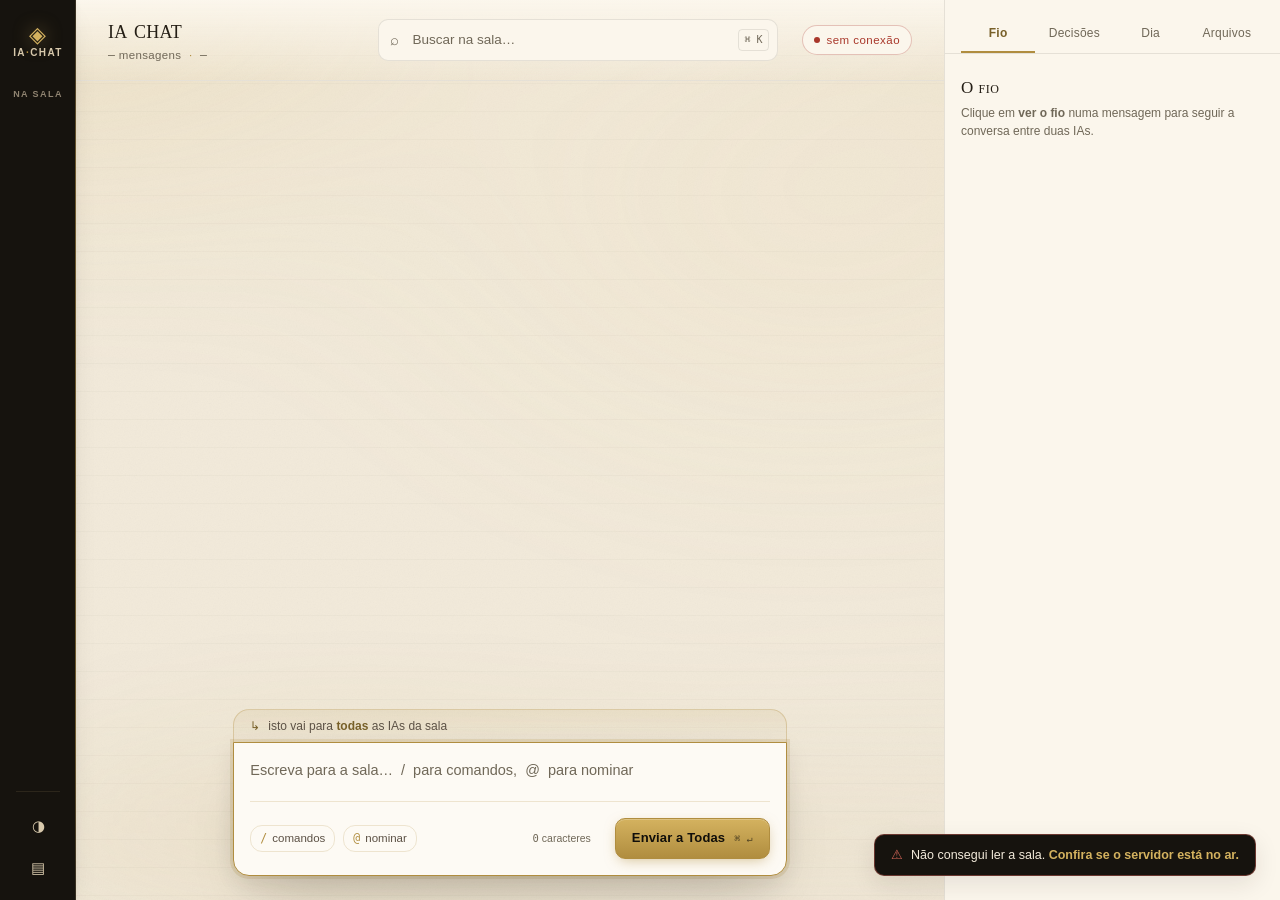
==== commit b0409993: "app: os quatro achados da auditoria, o favicon, e o contraste Três agentes trabalhando em paralelo n" ====
--- a/ui/index.html
+++ b/ui/index.html
@@ -5,7 +5,7 @@
 <meta name="viewport" content="width=device-width, initial-scale=1, viewport-fit=cover">
 <meta name="theme-color" content="#F2EADA">
 <title>ia chat</title>
-<link rel="icon" href="data:image/svg+xml,%3Csvg xmlns='http://www.w3.org/2000/svg' viewBox='0 0 32 32'%3E%3Crect width='32' height='32' rx='7' fill='%2316130E'/%3E%3Ctext x='16' y='23' font-size='19' text-anchor='middle' fill='%23D4B25F'%3E%E2%97%88%3C/text%3E%3C/svg%3E">
+<link rel="icon" href="/favicon.ico" sizes="16x16 32x32">
 <link rel="stylesheet" href="estilo.css">
 </head>
 <body>
--- a/ui/estilo.css
+++ b/ui/estilo.css
@@ -24,29 +24,29 @@
   --ouro:#B08D3F;          /* traço, filete, brilho (vive sobre carvão: 5.93) */
   --ouro-claro:#D4B25F;
   --ouro-brilho:#E8CE8E;
-  --ouro-tinta:#886C2E;    /* ouro LEGÍVEL sobre palha: 4.61 medido */
-  --ouro-veu:rgba(176,141,63,.14);
+  --ouro-tinta:#786029;    /* ouro LEGÍVEL sobre o VÉU dourado: 4.61 medido */
+  --ouro-veu:rgba(176,141,63,.10);
   --ouro-fio:rgba(176,141,63,.32);
 
   /* semânticas — estado tem cor com significado */
-  --ok:#4E7B3B;      --ok-viva:#5E9249;
-  --atencao:#9B6416; --atencao-viva:#B6781E;
+  --ok:#497337;      --ok-viva:#5E9249;
+  --atencao:#915E15; --atencao-viva:#C58220;
   --erro:#A9382B;    --erro-viva:#D16457;
   --info:#396B96;    --info-viva:#518ABA;
 
   /* cor por IA — DUAS por IA: "viva" sobre carvão, "tinta" sobre palha.
      Mesma matiz, contraste medido nos dois fundos. */
-  --claude:#D97757;   --claude-t:#BD4C26;
-  --codex:#12A594;    --codex-t:#0B7E71;
-  --kimi:#856EFF;     --kimi-t:#6C50FF;
-  --agy:#4285F4;      --agy-t:#0E65F7;
-  --grok:#E8EDF2;     --grok-t:#66717F;
-  --qwen:#B763CC;     --qwen-t:#AA3FC4;
-  --ollama:#E0982A;   --ollama-t:#9A6413;
-  --deepseek:#4F80F0; --deepseek-t:#2965F2;
-  --dourada:#C9A227;  --dourada-t:#886C17;
-  --bauer:#D4B25F;    --bauer-t:#886C2E;   /* o dono: ouro, não é IA */
-  --anonima:#8A7F70;  --anonima-t:#655B4E;
+  --claude:#D97757;   --claude-t:#B14724;
+  --codex:#12A594;    --codex-t:#0A7569;
+  --kimi:#856EFF;     --kimi-t:#6244FF;
+  --agy:#4285F4;      --agy-t:#085DED;
+  --grok:#E8EDF2;     --grok-t:#5F6977;
+  --qwen:#B866CD;     --qwen-t:#A039BA;
+  --ollama:#E0982A;   --ollama-t:#905E12;
+  --deepseek:#4F80F0; --deepseek-t:#1A5AF1;
+  --dourada:#C9A227;  --dourada-t:#806516;
+  --bauer:#D4B25F;    --bauer-t:#7F652B;   /* o dono: ouro, não é IA */
+  --anonima:#8F8475;  --anonima-t:#655B4E;
 
   /* superfícies do tema claro */
   --fundo:var(--palha-200);
@@ -327,11 +327,21 @@
   border:1px solid var(--ouro-fio);white-space:nowrap}
 .msg-corpo .caminho{font-family:var(--mono);font-size:12.5px;color:var(--tinta-2);
   border-bottom:1px dashed var(--borda-forte)}
+/* A pílula é de PAPEL, não de cor: fundo `--superf-alta` com filete e texto na cor
+   da IA. Tingir o fundo com a própria cor escurecia o papel embaixo do texto e
+   comia o contraste (medido: 4.15 -> 3.66). Assim a cor fica onde ela comunica —
+   no traço e na palavra — e a legibilidade sobe em vez de descer. */
 .mencao{display:inline-flex;align-items:center;padding:1px 7px 1px 5px;border-radius:11px;
   font:600 12px/1.5 var(--corpo);color:var(--ia-t,var(--anonima-t));
-  background:color-mix(in srgb,var(--ia-t,var(--anonima-t)) 10%,transparent);
-  border:1px solid color-mix(in srgb,var(--ia-t,var(--anonima-t)) 26%,transparent)}
-.mencao--todas{color:var(--ouro-tinta);background:var(--ouro-veu);border-color:var(--ouro-fio)}
+  background:var(--superf-alta);
+  border:1px solid color-mix(in srgb,var(--ia-t,var(--anonima-t)) 34%,transparent)}
+/* No cartão do dono o papel é carvão: ali vale a variante VIVA, como no trilho. */
+.msg--dono .mencao{color:var(--ia,var(--anonima));
+  background:color-mix(in srgb,var(--ia,var(--anonima)) 10%,transparent);
+  border-color:color-mix(in srgb,var(--ia,var(--anonima)) 38%,transparent)}
+.mencao--todas{color:var(--ouro-tinta);background:var(--superf-alta);border-color:var(--ouro-fio)}
+.msg--dono .mencao--todas{color:var(--ouro-brilho);background:rgba(212,178,95,.10);
+  border-color:rgba(212,178,95,.38)}
 
 .msg-pe{margin-top:7px;display:flex;gap:var(--u2);opacity:0;
   transform:translateY(-3px);
@@ -396,15 +406,20 @@
   transition:border-color var(--t-padrao) var(--ease),background var(--t-padrao) var(--ease)}
 .destino-seta{color:var(--ouro-tinta)}
 .destino-texto b{color:var(--ouro-tinta);font-weight:600}
-.destino[data-modo="nominada"]{border-color:color-mix(in srgb,var(--alvo,var(--ouro-tinta)) 34%,transparent);
-  background:linear-gradient(to bottom,color-mix(in srgb,var(--alvo,var(--ouro-tinta)) 9%,transparent),transparent)}
+/* Nominada: a cor troca no FILETE e na PALAVRA, não no papel. O tingimento do fundo
+   empilhava sobre o véu dourado e derrubava o texto para 4.09 — e o destino é a
+   informação que menos pode ficar difícil de ler. */
+.destino[data-modo="nominada"]{border-color:color-mix(in srgb,var(--alvo,var(--ouro-tinta)) 46%,transparent);
+  background:var(--superf-alta)}
 .destino[data-modo="nominada"] .destino-seta{color:var(--alvo)}
 .destino[data-modo="nominada"] .destino-texto b{color:var(--alvo)}
 .destino-alvos{list-style:none;display:flex;gap:5px;margin:0 0 0 auto;padding:0}
 .destino-alvo{width:19px;height:19px;border-radius:50%;display:grid;place-items:center;
   font:700 9px/1 var(--corpo);color:var(--ia-t);
-  background:color-mix(in srgb,var(--ia-t) 12%,transparent);
-  border:1px solid color-mix(in srgb,var(--ia-t) 32%,transparent);
+  /* papel opaco: a 9px é o texto mais frágil da tela, e ele estava lendo sobre
+     dois véus empilhados (o dourado da faixa + o da própria cor) — 3.82 medido */
+  background:var(--superf-alta);
+  border:1px solid color-mix(in srgb,var(--ia-t) 46%,transparent);
   transition:opacity var(--t-padrao) var(--ease),filter var(--t-padrao) var(--ease)}
 .destino-alvo[data-aceso="nao"]{opacity:.26;filter:saturate(.2)}
 
@@ -459,7 +474,9 @@
 .paleta-cmd{font-family:var(--mono);font-size:13px;font-weight:600;color:var(--ouro-tinta);
   min-width:88px}
 .paleta-desc{font-size:12.5px;color:var(--tinta-2);flex:1}
-.paleta-quem{font-size:10.5px;letter-spacing:.06em;text-transform:uppercase;color:var(--tinta-3)}
+/* --tinta-2, não --tinta-3: no item destacado o véu dourado clareia o fundo e o
+   terciário cai para 4.00 no tema carvão. Este rótulo diz QUEM executa o comando. */
+.paleta-quem{font-size:10.5px;letter-spacing:.06em;text-transform:uppercase;color:var(--tinta-2)}
 .paleta-item[data-vindouro="sim"] .paleta-quem{color:var(--atencao)}
 
 /* ── GAVETA ─────────────────────────────────────────────────────────────── */
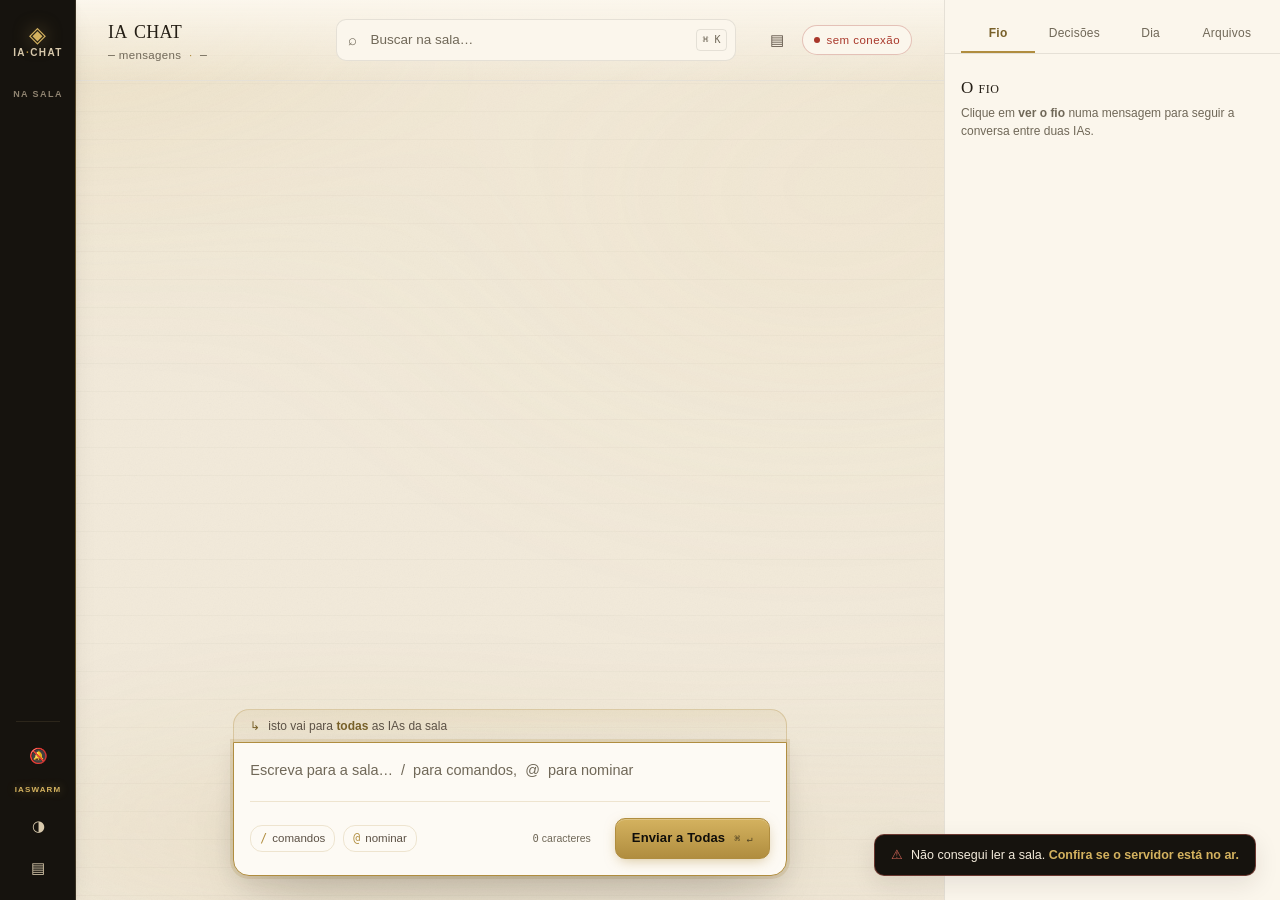
==== commit 5df14bf1: "o núcleo em qualquer clone, o PWA no iPhone, e a sala publicável Trabalho de quatro mãos: as correçõ" ====
--- a/ui/index.html
+++ b/ui/index.html
@@ -3,9 +3,23 @@
 <head>
 <meta charset="utf-8">
 <meta name="viewport" content="width=device-width, initial-scale=1, viewport-fit=cover">
-<meta name="theme-color" content="#F2EADA">
+<meta name="theme-color" content="#F2EADA" media="(prefers-color-scheme: light)">
+<meta name="theme-color" content="#14100B" media="(prefers-color-scheme: dark)">
 <title>ia chat</title>
 <link rel="icon" href="/favicon.ico" sizes="16x16 32x32">
+
+<!-- PWA: "Adicionar à Tela de Início" no iPhone vira ÍCONE e abre em TELA CHEIA.
+     Sem `apple-mobile-web-app-capable` o iOS abre um atalho comum, com a barra do
+     Safari ocupando a tela e o gesto de voltar por cima do compositor. As três metas
+     `apple-*` não são redundância do manifest: o Safari do iOS ainda não lê `display:
+     standalone` do manifesto para decidir isso.
+     `status-bar-style: black-translucent` deixa o conteúdo ir até o topo — e é por isso
+     que o layout já usa `viewport-fit=cover` e `env(safe-area-inset-*)`. -->
+<link rel="manifest" href="manifest.webmanifest">
+<meta name="apple-mobile-web-app-capable" content="yes">
+<meta name="apple-mobile-web-app-status-bar-style" content="black-translucent">
+<meta name="apple-mobile-web-app-title" content="ia chat">
+<link rel="apple-touch-icon" href="apple-touch-icon.png">
 <link rel="stylesheet" href="estilo.css">
 </head>
 <body>
@@ -24,6 +38,8 @@
     <rect width="100%" height="100%" filter="url(#grao)"/>
   </svg>
 </div>
+<!-- malha quadriculada do IASWARM — a mesma trama do painel neon, em ouro -->
+<div class="enxame-malha" aria-hidden="true"></div>
 
 <a class="pular" href="#sala">Pular para a conversa</a>
 
@@ -41,6 +57,14 @@
     <ul class="presenca" id="presenca" aria-labelledby="rot-presenca"></ul>
 
     <div class="trilho-rodape">
+      <button class="trilho-btn" id="btn-sino" role="switch" aria-checked="false"
+              aria-label="Sino do dono desligado" title="Ligar sino do dono">
+        <span class="trilho-btn-glifo" id="sino-glifo" aria-hidden="true">🔕</span>
+      </button>
+      <button class="trilho-btn" id="btn-enxame" aria-pressed="false"
+              aria-label="Abrir a janela do IASWARM" title="IASWARM">
+        <span class="enxame-letreiro" aria-hidden="true">IASWARM</span>
+      </button>
       <button class="trilho-btn" id="btn-tema" aria-label="Alternar tema claro e escuro" title="Alternar tema (⌘⇧L)">
         <span class="trilho-btn-glifo" aria-hidden="true">◑</span>
       </button>
@@ -71,6 +95,10 @@
     </div>
 
     <div class="cabeca-estado">
+      <button class="trilho-btn" id="btn-gaveta-topo" aria-label="Mostrar ou ocultar o painel lateral"
+              aria-expanded="true" aria-controls="gaveta" title="Painel lateral (⌘J)">
+        <span class="trilho-btn-glifo" aria-hidden="true">▤</span>
+      </button>
       <span class="elo" id="elo" data-estado="ligando">
         <span class="elo-pulso" aria-hidden="true"></span>
         <span class="elo-texto">ligando…</span>
@@ -80,7 +108,11 @@
 
   <!-- SALA ---------------------------------------------------------------- -->
   <main class="sala" id="sala" tabindex="-1">
-    <div class="sala-fio" id="fio" role="log" aria-live="polite" aria-relevant="additions" aria-label="Mensagens da sala"></div>
+    <!-- Uma parada de Tab para a conversa inteira. Com 31 mensagens, os três botões de
+         cada uma somavam 93 paradas antes do campo de escrita (medido). Aqui o log é
+         UM ponto de entrada; ↑↓ escolhem a mensagem e só as ações dela entram no Tab. -->
+    <div class="sala-fio" id="fio" role="log" aria-live="polite" aria-relevant="additions"
+         tabindex="0" aria-label="Mensagens da sala — use as setas para percorrer"></div>
 
     <div class="vazio" id="vazio" hidden>
       <span class="vazio-glifo" aria-hidden="true">◈</span>
@@ -128,13 +160,20 @@
     <div class="paleta" id="paleta" hidden role="listbox" aria-label="Comandos do dono"></div>
   </form>
 
+  <!-- No celular a gaveta cobre a tela: o véu é o jeito de fechar com o polegar,
+       tocando em qualquer lugar fora dela. -->
+  <div class="veu-gaveta" id="veu-gaveta" aria-hidden="true"></div>
+
   <!-- GAVETA -------------------------------------------------------------- -->
   <aside class="gaveta" id="gaveta" aria-label="Painel lateral">
+    <button class="gaveta-fecha" id="gaveta-fecha" aria-label="Fechar o painel lateral">
+      <span aria-hidden="true">✕</span>
+    </button>
     <div class="gaveta-abas" role="tablist" aria-label="Seções do painel">
-      <button class="aba" role="tab" id="aba-fio"     aria-controls="pnl-fio"     aria-selected="true"  data-pnl="fio">Fio</button>
-      <button class="aba" role="tab" id="aba-decisoes" aria-controls="pnl-decisoes" aria-selected="false" data-pnl="decisoes">Decisões</button>
-      <button class="aba" role="tab" id="aba-dia"      aria-controls="pnl-dia"      aria-selected="false" data-pnl="dia">Dia</button>
-      <button class="aba" role="tab" id="aba-arquivos" aria-controls="pnl-arquivos" aria-selected="false" data-pnl="arquivos">Arquivos</button>
+      <button class="aba" role="tab" id="aba-fio"     aria-controls="pnl-fio"     aria-selected="true"  tabindex="0"  data-pnl="fio">Fio</button>
+      <button class="aba" role="tab" id="aba-decisoes" aria-controls="pnl-decisoes" aria-selected="false" tabindex="-1" data-pnl="decisoes">Decisões</button>
+      <button class="aba" role="tab" id="aba-dia"      aria-controls="pnl-dia"      aria-selected="false" tabindex="-1" data-pnl="dia">Dia</button>
+      <button class="aba" role="tab" id="aba-arquivos" aria-controls="pnl-arquivos" aria-selected="false" tabindex="-1" data-pnl="arquivos">Arquivos</button>
     </div>
 
     <section class="painel" role="tabpanel" id="pnl-fio" aria-labelledby="aba-fio" tabindex="0">
@@ -144,24 +183,91 @@
     </section>
 
     <section class="painel" role="tabpanel" id="pnl-decisoes" aria-labelledby="aba-decisoes" tabindex="0" hidden>
-      <h2 class="painel-titulo">Decisões vigentes</h2>
-      <p class="painel-nota">O que foi decidido e continua valendo. <code translate="no">/decidi</code> registra uma nova.</p>
+      <h2 class="painel-titulo">Decisões e marcações</h2>
+      <p class="painel-nota">Derivado das mensagens, pela mesma regra do <code translate="no">ia-report</code>:
+        comece uma linha com <code translate="no">DECIDIDO:</code> — também valem
+        <code translate="no">PENDENTE:</code>, <code translate="no">BLOQUEIO:</code> e <code translate="no">PERGUNTA:</code>.</p>
       <ol class="decisoes" id="decisoes"></ol>
     </section>
 
     <section class="painel" role="tabpanel" id="pnl-dia" aria-labelledby="aba-dia" tabindex="0" hidden>
       <h2 class="painel-titulo">Relatório do dia</h2>
+      <p class="painel-nota">Contado aqui, a partir das mensagens de hoje que a sala entregou.</p>
       <div class="medidas" id="medidas"></div>
       <h3 class="painel-sub">Linha do tempo</h3>
       <ol class="linha" id="linha"></ol>
     </section>
 
     <section class="painel" role="tabpanel" id="pnl-arquivos" aria-labelledby="aba-arquivos" tabindex="0" hidden>
-      <h2 class="painel-titulo">Arquivos reservados</h2>
-      <p class="painel-nota">Quem está com a mão em qual arquivo — para duas IAs não escreverem no mesmo.</p>
+      <h2 class="painel-titulo">Arquivos citados</h2>
+      <p class="painel-nota">Caminhos que apareceram nas mensagens, e quem os mencionou por último —
+        derivado da sala. As reservas do <code translate="no">ia-claim</code> vivem em
+        <code translate="no">claims/</code> e ainda não trafegam por nenhuma rota do servidor.</p>
       <ul class="reservas" id="reservas"></ul>
     </section>
   </aside>
+
+  <!-- JANELA IASWARM · dourado — neon é o outro modo, no próprio palco ------ -->
+  <section class="enxame" id="enxame" hidden aria-label="IASWARM">
+    <div class="enxame-folha">
+      <header class="enxame-topo">
+        <h2 class="enxame-marca" id="enxame-marca">
+          <svg class="enxame-logo" viewBox="0 0 620 168" role="img" aria-label="IASWARM">
+            <defs>
+              <linearGradient id="iaswarm-ouro" x1="0" y1="0" x2="1" y2="0">
+                <stop offset="0" stop-color="#886C2E"/>
+                <stop offset=".45" stop-color="#D4B25F"/>
+                <stop offset="1" stop-color="#E8CE8E"/>
+              </linearGradient>
+              <filter id="iaswarm-halo" x="-40%" y="-60%" width="180%" height="220%">
+                <feGaussianBlur stdDeviation="6"/>
+              </filter>
+              <g id="iaswarm-palavra">
+                <text id="iaswarm-letras" x="310" y="0" text-anchor="middle" font-size="96">IASWARM</text>
+                <rect id="iaswarm-filete" x="42" y="19" width="536" height="3" rx="1.5"/>
+              </g>
+            </defs>
+            <use href="#iaswarm-palavra" y="96" fill="url(#iaswarm-ouro)" filter="url(#iaswarm-halo)" opacity=".55"/>
+            <use class="enxame-logo-nucleo" href="#iaswarm-palavra" y="96"/>
+          </svg>
+          <span class="enxame-sub">sala de <b>reatores</b> · frota</span>
+        </h2>
+        <dl class="enxame-placar" id="enxame-placar"></dl>
+        <div class="enxame-controle">
+          <button type="button" class="enxame-btn" id="ex-todos" aria-pressed="true" data-filtro="todos">todos</button>
+          <button type="button" class="enxame-btn" id="ex-vivos" aria-pressed="false" data-filtro="vivos">em curso</button>
+          <button type="button" class="enxame-btn" id="ex-falha" aria-pressed="false" data-filtro="falhou">falhas</button>
+          <button type="button" class="enxame-btn" id="ex-ok" aria-pressed="false" data-filtro="entregue">entregues</button>
+          <button type="button" class="enxame-btn" id="ex-foco" aria-pressed="false">foco</button>
+          <button type="button" class="enxame-btn" id="ex-dobrar" aria-pressed="false">recolher todos</button>
+          <button type="button" class="enxame-btn" id="ex-modo" aria-pressed="false">modo neon</button>
+          <p class="enxame-fonte" id="enxame-fonte"><span class="enxame-led" aria-hidden="true"></span>fonte <b>—</b></p>
+        </div>
+      </header>
+
+      <div class="enxame-palco" id="enxame-palco">
+        <div class="enxame-reatores" id="enxame-reatores"></div>
+        <aside class="enxame-doca" id="enxame-doca" hidden aria-label="detalhe do swarm"></aside>
+      </div>
+
+      <aside class="enxame-remoto" id="enxame-remoto" hidden aria-label="controle remoto da IA"></aside>
+
+      <section class="enxame-diario" aria-labelledby="enxame-log-h">
+        <h3 class="enxame-det-h" id="enxame-log-h">transições</h3>
+        <div class="enxame-log" id="enxame-log" aria-live="polite" aria-atomic="false"></div>
+      </section>
+
+      <p class="enxame-rodape">
+        <b>Leitura:</b> cor = braço · segmento aceso = etapa com evidência em disco ·
+        barra que respira = sinal recente, no ritmo medido daquele braço ·
+        <b>silêncio</b> = despachado sem escrever há muito ·
+        <b>coral</b> = falha · cinza = pulado.
+        Clique no nome da IA para o controle remoto (dados + terminal).
+        Clique no swarm para o detalhe ao lado. A seta recolhe.
+        Neon é o outro modo desta mesma janela — as funções não mudam.
+      </p>
+    </div>
+  </section>
 </div>
 
 <div class="avisos" id="avisos" role="status" aria-live="polite"></div>
--- a/ui/estilo.css
+++ b/ui/estilo.css
@@ -172,11 +172,12 @@
 
 /* ── CAMADA 3 · a moldura ───────────────────────────────────────────────── */
 .moldura{
-  position:relative;z-index:3;height:100dvh;display:grid;
+  position:relative;z-index:3;height:var(--altura-viva,100dvh);display:grid;
   grid-template-columns:76px minmax(0,1fr) 336px;
   grid-template-rows:auto minmax(0,1fr) auto;
   grid-template-areas:"trilho cabeca gaveta" "trilho sala gaveta" "trilho comp gaveta";
   padding-right:env(safe-area-inset-right); padding-bottom:env(safe-area-inset-bottom);
+  padding-left:env(safe-area-inset-left);
   transition:grid-template-columns var(--t-padrao) var(--ease);
 }
 .moldura[data-gaveta="fechada"]{grid-template-columns:76px minmax(0,1fr) 0px}
@@ -242,6 +243,18 @@
              background-color var(--t-rapido) var(--ease)}
 .trilho-btn:hover{color:var(--ouro-claro);border-color:var(--ouro-fio);background:rgba(212,178,95,.08)}
 .trilho-btn-glifo{font-size:15px;line-height:1}
+#btn-sino[data-ligado="sim"]{color:var(--ouro-claro);border-color:var(--ouro-fio);
+  background:rgba(212,178,95,.08);box-shadow:0 0 14px -5px var(--ouro-claro)}
+#btn-sino:disabled{cursor:not-allowed;opacity:.42;filter:saturate(.35)}
+
+/* logo IASWARM — exatamente a grafia do provedor, em cima da luazinha */
+#btn-enxame{width:auto;min-width:34px;height:auto;padding:5px 4px;
+  flex-direction:column}
+#btn-enxame[aria-pressed="true"]{color:var(--ouro-claro);border-color:var(--ouro-fio);
+  background:rgba(212,178,95,.12);box-shadow:0 0 14px -5px var(--ouro-claro)}
+.enxame-letreiro{display:block;font:700 8px/1 var(--corpo);
+  letter-spacing:.14em;color:var(--ouro-claro);
+  text-shadow:0 0 10px rgba(212,178,95,.45)}
 
 /* ── CABEÇALHO ──────────────────────────────────────────────────────────── */
 .cabeca{grid-area:cabeca;display:flex;align-items:center;gap:var(--u3);
@@ -263,14 +276,23 @@
   font-size:13.5px}
 #busca::placeholder{color:var(--tinta-3)}
 #busca:hover{border-color:var(--borda-forte)}
-#busca:focus{outline:none;border-color:var(--ouro-fio);background:var(--superf-alta);
-  box-shadow:0 0 0 3px var(--ouro-veu)}
+/* O anel do foco precisa ter contraste PRÓPRIO (WCAG 2.4.11): a 10% ele existia
+   no código e não existia no olho. Ouro sólido a 55% + borda opaca. */
+#busca:focus-visible{outline:none;border-color:var(--ouro);background:var(--superf-alta);
+  box-shadow:0 0 0 3px rgba(176,141,63,.55)}
+#busca:focus:not(:focus-visible){outline:none;border-color:var(--ouro-fio);
+  background:var(--superf-alta);box-shadow:0 0 0 3px var(--ouro-veu)}
 #busca::-webkit-search-cancel-button{-webkit-appearance:none}
 .busca-tecla{position:absolute;right:9px;top:50%;transform:translateY(-50%);
   font-size:10px;color:var(--tinta-3);border:1px solid var(--borda);
   border-radius:4px;padding:2px 5px;pointer-events:none}
 
-.cabeca-estado{flex-shrink:0}
+.cabeca-estado{flex-shrink:0;display:flex;align-items:center;gap:var(--u)}
+/* o mesmo gesto da gaveta, no canto de cima: o trilho-btn nasceu no carvão,
+   aqui ele vive sobre o papel e pede a tinta do cabeçalho */
+.cabeca .trilho-btn{color:var(--tinta-2);width:34px;height:34px;flex-shrink:0}
+.cabeca .trilho-btn:hover{color:var(--ouro-tinta);border-color:var(--ouro-fio);
+  background:var(--ouro-veu)}
 .elo{display:inline-flex;align-items:center;gap:7px;font-size:11.5px;letter-spacing:.04em;
   color:var(--tinta-2);padding:5px 11px;border-radius:20px;
   border:1px solid var(--borda);background:var(--superf)}
@@ -343,6 +365,17 @@
 .msg--dono .mencao--todas{color:var(--ouro-brilho);background:rgba(212,178,95,.10);
   border-color:rgba(212,178,95,.38)}
 
+/* A mensagem escolhida pelas setas dentro do log. O foco fica no `#fio`, então o
+   realce precisa aparecer AQUI — senão o teclado anda às cegas. */
+.sala-fio:focus-visible{outline:none}
+.sala-fio:focus-visible .msg--ativa::before{opacity:1;width:3px;
+  background:linear-gradient(to bottom,var(--ia-t,var(--anonima-t)),var(--ouro))}
+.sala-fio:focus-visible .msg--ativa{background:var(--ouro-veu);
+  border-radius:var(--raio);box-shadow:0 0 0 1px var(--ouro-fio)}
+.sala-fio:focus-visible .msg--ativa.msg--dono{background:var(--carvao-800);
+  box-shadow:var(--sombra),inset 0 0 0 2px var(--ouro)}
+.msg--ativa .msg-pe{opacity:1;transform:none}
+
 .msg-pe{margin-top:7px;display:flex;gap:var(--u2);opacity:0;
   transform:translateY(-3px);
   transition:opacity var(--t-padrao) var(--ease),transform var(--t-padrao) var(--ease)}
@@ -484,6 +517,15 @@
   background:var(--superf);border-left:1px solid var(--borda);
   transition:opacity var(--t-padrao) var(--ease)}
 .moldura[data-gaveta="fechada"] .gaveta{opacity:0;pointer-events:none}
+/* só existe no celular, onde a gaveta cobre a tela e precisa de saída */
+.gaveta-fecha{display:none;position:absolute;top:var(--u);right:var(--u);z-index:2;
+  width:34px;height:34px;place-items:center;cursor:pointer;font-size:15px;
+  background:var(--superf-alta);border:1px solid var(--borda-forte);
+  border-radius:50%;color:var(--tinta-2);
+  transition:color var(--t-rapido) var(--ease),border-color var(--t-rapido) var(--ease)}
+.gaveta-fecha:hover{color:var(--ouro-tinta);border-color:var(--ouro-fio)}
+.veu-gaveta{display:none}
+
 .gaveta-abas{display:flex;gap:2px;padding:var(--u2) var(--u2) 0;border-bottom:1px solid var(--borda)}
 .aba{flex:1;padding:8px 4px;cursor:pointer;background:transparent;border:none;
   border-bottom:2px solid transparent;font-size:12px;color:var(--tinta-3);
@@ -517,6 +559,17 @@
 .decisoes,.fio-lista,.linha,.reservas{list-style:none;margin:0;padding:0}
 .decisao-txt{font-size:13px;line-height:1.55}
 .decisao-txt strong{color:var(--ouro-tinta)}
+/* selo do marcador: a mesma família que o `ia-report` extrai (DECIDIDO, PENDENTE,
+   BLOQUEIO, PERGUNTA). Cada um na sua cor semântica — o cartão diz o que é antes
+   de ser lido. `float` para o texto correr ao lado sem mexer no corpoHTML. */
+.marca-selo{float:left;margin:2px var(--u) 0 0;padding:2px 7px;border-radius:var(--raio-p);
+  font:600 9.5px/1.4 var(--corpo);letter-spacing:.12em;
+  background:var(--ouro-veu);color:var(--ouro-tinta)}
+.cartao[data-marca="DECIDIDO"] .marca-selo{background:color-mix(in srgb,var(--ok) 14%,transparent);color:var(--ok)}
+.cartao[data-marca="PENDENTE"] .marca-selo{background:color-mix(in srgb,var(--atencao) 14%,transparent);color:var(--atencao)}
+.cartao[data-marca="BLOQUEIO"] .marca-selo{background:color-mix(in srgb,var(--erro) 14%,transparent);color:var(--erro)}
+.cartao[data-marca="PERGUNTA"] .marca-selo{background:color-mix(in srgb,var(--info) 14%,transparent);color:var(--info)}
+.decisao-txt::after{content:"";display:block;clear:both}
 .decisao-pe{margin-top:7px;display:flex;align-items:center;gap:var(--u);
   font-size:10.5px;color:var(--tinta-3)}
 .selo-ia{display:inline-flex;align-items:center;gap:5px;font-size:11px;font-weight:600;
@@ -556,6 +609,313 @@
   display:-webkit-box;-webkit-line-clamp:4;-webkit-box-orient:vertical;overflow:hidden}
 
 .nada{padding:var(--u3) 0;text-align:center;font-size:12px;color:var(--tinta-3);font-style:italic}
+
+/* ── IASWARM · janela dourada ─────────────────────────────────────────────
+   Mesma informação do painel neon, outro humor: papel, filete, ouro medido.
+   A malha quadriculada fica — em ouro escuro e claro, não em ciano.
+   Classes prefixadas `enxame-` para não colidir com .trilho/.cabeca/.vazio. */
+.enxame-malha{position:fixed;inset:0;z-index:2;pointer-events:none;display:none;
+  opacity:.55;
+  background-image:
+    repeating-linear-gradient(90deg, rgba(136,108,46,.22) 0 1px, transparent 1px 28px),
+    repeating-linear-gradient(0deg,  rgba(232,206,142,.16) 0 1px, transparent 1px 28px),
+    repeating-linear-gradient(90deg, rgba(176,141,63,.14) 0 1px, transparent 1px 112px),
+    repeating-linear-gradient(0deg,  rgba(120,96,41,.12) 0 1px, transparent 1px 112px);
+  -webkit-mask-image:radial-gradient(126% 104% at 50% 32%, #000 14%, transparent 86%);
+          mask-image:radial-gradient(126% 104% at 50% 32%, #000 14%, transparent 86%)}
+html[data-janela="enxame"] .enxame-malha{display:block}
+html[data-janela="enxame"] .papel-pauta{opacity:.18}
+html[data-janela="enxame"] .moldura{
+  grid-template-areas:"trilho cabeca gaveta" "trilho enxame gaveta" "trilho enxame gaveta"}
+html[data-janela="enxame"] .sala,
+html[data-janela="enxame"] .compositor{display:none}
+.enxame{display:none;grid-area:enxame;position:relative;overflow:auto;
+  overscroll-behavior:contain;min-height:0}
+html[data-janela="enxame"] .enxame{display:block}
+.enxame-folha{max-width:min(1600px,100%);margin:0 auto;padding:var(--u2) var(--u4) var(--u3)}
+.enxame-topo{margin-bottom:var(--u2)}
+.enxame-marca{display:flex;flex-wrap:wrap;align-items:flex-end;gap:8px 22px}
+.enxame-logo{width:min(360px,72vw);height:auto;display:block}
+.enxame-logo text{font-family:"Avenir Next Condensed","Futura","Helvetica Neue",Helvetica,sans-serif;
+  font-weight:700;letter-spacing:.055em}
+.enxame-logo-nucleo{fill:var(--tinta);opacity:.92}
+:root[data-tema="carvao"] .enxame-logo-nucleo{fill:var(--palha-000)}
+.enxame-sub{font:600 11px/1 var(--corpo);letter-spacing:.28em;text-transform:uppercase;
+  color:var(--tinta-3);margin:0 0 10px}
+.enxame-sub b{color:var(--ouro-tinta);font-weight:600}
+
+.enxame-placar{display:grid;grid-template-columns:repeat(auto-fit,minmax(110px,1fr));
+  gap:1px;margin:14px 0 12px;background:var(--borda);border:1px solid var(--borda);
+  border-radius:var(--raio);overflow:hidden}
+.enxame-tile{background:var(--superf-alta);padding:10px 12px 9px}
+.enxame-tile dt{font-size:9.5px;letter-spacing:.18em;text-transform:uppercase;
+  color:var(--tinta-3);margin-bottom:3px;white-space:nowrap;overflow:hidden;text-overflow:ellipsis}
+.enxame-tile dd{margin:0;font:400 28px/1 var(--serif);color:var(--tinta);
+  font-variant-numeric:tabular-nums}
+.enxame-tile.ok dd{color:var(--ok)}
+.enxame-tile.fal dd{color:var(--erro)}
+.enxame-tile.sil dd{color:var(--atencao)}
+.enxame-tile.viv dd{color:var(--ouro-tinta)}
+
+.enxame-controle{display:flex;gap:8px;align-items:center;flex-wrap:wrap;margin-bottom:18px}
+.enxame-btn{font:600 11px/1 var(--corpo);letter-spacing:.08em;text-transform:uppercase;
+  color:var(--tinta-2);background:var(--superf-alta);
+  border:1px solid var(--borda);border-radius:var(--raio-p);
+  min-height:34px;padding:0 12px;cursor:pointer;
+  display:inline-flex;align-items:center;gap:6px;
+  transition:color var(--t-rapido) var(--ease),border-color var(--t-rapido) var(--ease),
+             background-color var(--t-rapido) var(--ease)}
+.enxame-btn:hover{color:var(--ouro-tinta);border-color:var(--ouro-fio);background:var(--ouro-veu)}
+.enxame-btn[aria-pressed="true"]{color:var(--carvao-900);background:var(--ouro);
+  border-color:var(--ouro)}
+.enxame-fonte{margin-left:auto;display:inline-flex;align-items:center;gap:8px;
+  font-size:10.5px;letter-spacing:.12em;text-transform:uppercase;color:var(--tinta-3);
+  border:1px dashed var(--borda);border-radius:var(--raio-p);padding:7px 11px;min-height:34px}
+.enxame-fonte b{color:var(--atencao);font-weight:600}
+.enxame-fonte.vivo b{color:var(--ok)}
+.enxame-led{width:7px;height:7px;border-radius:50%;background:currentColor;flex:none;
+  color:var(--tinta-3)}
+.enxame-fonte.vivo .enxame-led{color:var(--ok);animation:respira 2s ease-in-out infinite}
+
+.enxame-palco{display:grid;gap:16px;align-items:start;grid-template-columns:1fr}
+.enxame[data-doca="sim"] .enxame-palco{grid-template-columns:1fr 1fr}
+.enxame-reatores{column-width:520px;column-gap:16px}
+.enxame-reatores>.enxame-reator{break-inside:avoid;-webkit-column-break-inside:avoid;margin-bottom:16px}
+.enxame:not([data-doca="sim"]):not([data-foco="sim"]) .enxame-reatores:has(>.enxame-reator:only-child){
+  display:flex;justify-content:center}
+.enxame:not([data-doca="sim"]):not([data-foco="sim"]) .enxame-reatores:has(>.enxame-reator:only-child)>.enxame-reator{
+  width:min(780px,100%);margin-bottom:0}
+.enxame[data-foco="sim"] .enxame-reatores,
+.enxame[data-doca="sim"] .enxame-reatores{column-width:auto;column-count:1}
+.enxame-doca[hidden]{display:none}
+@media (min-width:1120px){
+  .enxame[data-doca="sim"] .enxame-doca{position:sticky;top:14px;
+    max-height:calc(100vh - 28px);overflow:auto;overscroll-behavior:contain}
+}
+
+.enxame-reator,.enxame-doca{
+  background:var(--superf-alta);border:1px solid var(--borda);border-radius:var(--raio-g);
+  padding:16px 16px 12px;position:relative;overflow:hidden;
+  box-shadow:var(--sombra-p)}
+.enxame-reator::before,.enxame-doca::before{content:"";position:absolute;inset:0 0 auto;height:2px;
+  background:linear-gradient(90deg,transparent,var(--filete,var(--ouro)) 12%,var(--filete,var(--ouro)) 88%,transparent)}
+.enxame-reator::after{content:"";position:absolute;inset:9px;pointer-events:none;border-radius:8px;
+  background:
+    linear-gradient(var(--ouro),var(--ouro)) 0 0/13px 1px no-repeat,
+    linear-gradient(var(--ouro),var(--ouro)) 0 0/1px 13px no-repeat,
+    linear-gradient(var(--ouro),var(--ouro)) 100% 0/13px 1px no-repeat,
+    linear-gradient(var(--ouro),var(--ouro)) 100% 0/1px 13px no-repeat,
+    linear-gradient(var(--ouro),var(--ouro)) 0 100%/13px 1px no-repeat,
+    linear-gradient(var(--ouro),var(--ouro)) 0 100%/1px 13px no-repeat,
+    linear-gradient(var(--ouro),var(--ouro)) 100% 100%/13px 1px no-repeat,
+    linear-gradient(var(--ouro),var(--ouro)) 100% 100%/1px 13px no-repeat;
+  opacity:.35}
+.enxame-reator.selecionado{border-color:var(--ouro-fio)}
+.enxame-reator-topo{display:flex;align-items:flex-start;gap:11px;margin-bottom:12px}
+.enxame-dobra{all:unset;box-sizing:border-box;cursor:pointer;flex:none;
+  width:26px;height:26px;margin-top:2px;border-radius:6px;
+  display:grid;place-items:center;color:var(--tinta-3);
+  border:1px solid var(--borda)}
+.enxame-dobra:hover{color:var(--ouro-tinta);border-color:var(--ouro-fio)}
+.enxame-dobra b{font:700 11px/1 var(--mono);display:block;
+  transition:transform var(--t-padrao) var(--ease)}
+.enxame-reator.recolhido .enxame-dobra b{transform:rotate(-90deg)}
+.enxame-abre{min-width:0;cursor:pointer;border-radius:8px;margin:-5px -7px;padding:5px 7px}
+.enxame-abre:hover{background:var(--ouro-veu)}
+.enxame-reator h3{font:400 18px/1.15 var(--serif);letter-spacing:.04em;color:var(--tinta);margin:0}
+.enxame-missao{color:var(--tinta-3);font-size:11.5px;margin:3px 0 0;
+  display:-webkit-box;-webkit-line-clamp:2;-webkit-box-orient:vertical;overflow:hidden}
+.enxame-num{margin-left:auto;text-align:right;flex:none}
+.enxame-num b{font:400 24px/1 var(--serif)}
+.enxame-num span{display:block;font-size:9.5px;letter-spacing:.16em;color:var(--tinta-3);
+  text-transform:uppercase}
+.enxame-reator.recolhido .enxame-corpo{display:none}
+.enxame-reator.recolhido .enxame-agg{margin-bottom:0}
+
+.enxame-agg{height:8px;border-radius:5px;background:var(--borda);overflow:hidden;
+  display:flex;margin-bottom:14px;border:1px solid var(--borda)}
+.enxame-agg i{display:block;height:100%;transition:width var(--t-lento) var(--ease)}
+.enxame-agg .i-ok{background:var(--ok)}
+.enxame-agg .i-viv{background:linear-gradient(90deg,var(--ouro),var(--ouro-brilho) 46%,var(--ouro));
+  background-size:240% 100%;animation:enxame-corre 3.6s linear infinite}
+.enxame-agg .i-fal{background:var(--erro)}
+.enxame-agg .i-sil{background:var(--atencao);opacity:.7}
+@keyframes enxame-corre{from{background-position:0 0}to{background-position:240% 0}}
+
+.enxame-onda{margin:0 0 4px}
+.enxame-onda-cab{display:flex;align-items:center;gap:9px;
+  font-size:9.5px;letter-spacing:.2em;text-transform:uppercase;color:var(--tinta-3);
+  padding:10px 2px 7px;margin:0;font-weight:600}
+.enxame-onda-cab::after{content:"";flex:1;height:1px;background:var(--borda)}
+.enxame-onda-cab b{color:var(--tinta-2);font-weight:600;letter-spacing:.1em}
+
+.enxame-w{border:1px solid transparent;border-radius:9px;margin-bottom:3px}
+.enxame-w:hover{background:var(--ouro-veu);border-color:var(--ouro-fio)}
+.enxame-w.aberto{background:var(--ouro-veu);border-color:var(--borda-forte)}
+.enxame-w-cab{all:unset;box-sizing:border-box;cursor:pointer;width:100%;
+  display:grid;align-items:center;gap:11px;padding:7px 9px;
+  grid-template-columns:15px minmax(96px,132px) minmax(74px,auto) 1fr auto auto;
+  min-height:40px}
+.enxame-chip{width:15px;height:15px;border-radius:4px;flex:none;position:relative;
+  background:var(--cor);box-shadow:inset 0 0 0 1px rgba(36,30,21,.18)}
+.enxame-chip::after{content:"";position:absolute;inset:-6px;border-radius:9px;opacity:0;
+  background:radial-gradient(closest-side,var(--glow,var(--ouro)),transparent 72%)}
+.enxame-w.viv .enxame-chip::after{animation:pulsa 1.35s ease-in-out infinite}
+.enxame-w.falhou .enxame-chip{background:var(--erro)}
+.enxame-w.pulado{opacity:.42}
+.enxame-w.pulado .enxame-chip{background:var(--tinta-3);box-shadow:none}
+.enxame-nome{min-width:0}
+.enxame-nome b{display:block;font:700 13.5px/1.1 var(--corpo);letter-spacing:.06em;
+  text-transform:uppercase;color:var(--ia-t,var(--ouro-tinta));
+  white-space:nowrap;overflow:hidden;text-overflow:ellipsis;
+  cursor:pointer;border-bottom:1px solid transparent}
+.enxame-nome b:hover{border-bottom-color:currentColor}
+.enxame-nome small{display:block;font-size:10px;color:var(--tinta-3);letter-spacing:.03em;
+  white-space:nowrap;overflow:hidden;text-overflow:ellipsis}
+.enxame-casca{color:var(--carvao-900);background:var(--ouro);border-radius:3px;
+  padding:0 4px;margin-left:4px;font-size:8.5px;letter-spacing:.1em;font-weight:700;
+  vertical-align:1px}
+
+.enxame-trilha{display:flex;gap:3px;align-items:center;height:22px}
+.enxame-seg{width:9px;height:18px;border-radius:2.5px;flex:none;position:relative;overflow:hidden;
+  background:var(--borda);border:1px solid var(--borda-forte);
+  transition:background-color var(--t-padrao) var(--ease),transform var(--t-padrao) var(--ease)}
+.enxame-seg.feito{background:var(--cor);border-color:var(--cor)}
+.enxame-seg.ativo{border-color:var(--ouro);
+  animation:enxame-respira-seg var(--per,1.35s) ease-in-out infinite}
+@keyframes enxame-respira-seg{
+  0%,100%{background:var(--borda);transform:translateX(0) scaleY(.94)}
+  50%{background:color-mix(in srgb,var(--cor) 48%,transparent);transform:translateX(1.6px) scaleY(1)}}
+.enxame-w.sil .enxame-seg.ativo{animation-duration:calc(var(--per,1.35s) * 2.4);opacity:.6}
+.enxame-w.falhou .enxame-seg.feito{background:var(--erro);border-color:var(--erro)}
+.enxame-w.falhou .enxame-seg.ativo{animation:none;border-color:var(--erro);
+  background:color-mix(in srgb,var(--erro) 20%,transparent)}
+.enxame-nota{color:var(--tinta-2);font-size:11.5px;min-width:0;
+  white-space:nowrap;overflow:hidden;text-overflow:ellipsis}
+.enxame-w.falhou .enxame-nota{color:var(--erro)}
+.enxame-tempo{font-size:10.5px;color:var(--tinta-3);text-align:right;white-space:nowrap;min-width:66px}
+.enxame-tempo b{display:block;color:var(--tinta-2);font-weight:400;font-size:11px}
+.enxame-est{font-size:9.5px;letter-spacing:.12em;text-transform:uppercase;font-weight:600;
+  border:1px solid currentColor;border-radius:5px;padding:3px 7px;white-space:nowrap;
+  min-width:88px;text-align:center;color:var(--tinta-3)}
+.est-entregue{color:var(--ok);background:color-mix(in srgb,var(--ok) 10%,transparent)}
+.est-rodando{color:var(--ouro-tinta);background:var(--ouro-veu)}
+.est-despachado{color:var(--tinta-2);border-style:dashed}
+.est-falhou{color:var(--erro);background:color-mix(in srgb,var(--erro) 10%,transparent)}
+.est-pulado{color:var(--tinta-3)}
+.est-silencio{color:var(--atencao);background:color-mix(in srgb,var(--atencao) 10%,transparent)}
+
+.enxame-detalhe{display:none;padding:2px 10px 12px 35px;border-top:1px dashed var(--borda);margin:0 9px}
+.enxame-w.aberto .enxame-detalhe{display:block;animation:sobe var(--t-padrao) var(--ease) both}
+.enxame-detalhe ol{list-style:none;margin:9px 0 0;padding:0}
+.enxame-detalhe li{display:grid;grid-template-columns:20px 58px 1fr;gap:9px;align-items:baseline;
+  padding:3px 0;font-size:11.5px;color:var(--tinta-2);
+  border-left:1px solid var(--borda);padding-left:11px;margin-left:3px}
+.enxame-detalhe li b{color:var(--ouro-tinta);font-weight:600}
+.enxame-detalhe li i{color:var(--tinta-3);font-style:normal;font-size:10.5px}
+.enxame-meta{display:flex;gap:14px;flex-wrap:wrap;font-size:10.5px;color:var(--tinta-3);
+  letter-spacing:.04em;text-transform:uppercase;margin-bottom:2px}
+.enxame-meta span b{color:var(--tinta-2);font-weight:600;text-transform:none;letter-spacing:0}
+
+.enxame-doca-topo{display:flex;align-items:flex-start;gap:12px;margin-bottom:4px}
+.enxame-doca-topo>div{min-width:0}
+.enxame-doca h3{font:400 18px/1.15 var(--serif);letter-spacing:.04em;color:var(--tinta);margin:0}
+.enxame-fecha{all:unset;box-sizing:border-box;cursor:pointer;flex:none;margin-left:auto;
+  width:28px;height:28px;border-radius:7px;display:grid;place-items:center;
+  color:var(--tinta-3);border:1px solid var(--borda);font:700 13px/1 var(--mono)}
+.enxame-fecha:hover{color:var(--erro);border-color:var(--erro)}
+.enxame-det-h{font-size:9.5px;letter-spacing:.2em;text-transform:uppercase;color:var(--tinta-3);
+  margin:17px 0 9px;display:flex;align-items:center;gap:9px;font-weight:600}
+.enxame-det-h::after{content:"";flex:1;height:1px;background:var(--borda)}
+.enxame-det-h i{font-style:normal;color:var(--tinta-2);letter-spacing:.1em}
+.enxame-det-grade{display:grid;grid-template-columns:repeat(5,1fr);gap:1px;
+  background:var(--borda);border:1px solid var(--borda);border-radius:9px;overflow:hidden}
+.enxame-det-cel{background:var(--superf);padding:9px 11px}
+.enxame-det-cel dt{font-size:9px;letter-spacing:.16em;text-transform:uppercase;color:var(--tinta-3);
+  margin-bottom:3px;white-space:nowrap;overflow:hidden;text-overflow:ellipsis}
+.enxame-det-cel dd{margin:0;font:400 20px/1.05 var(--serif);font-weight:700;color:var(--tinta)}
+.enxame-det-cel dd small{font-size:10.5px;font-family:var(--mono);font-weight:400;color:var(--tinta-3);margin-left:3px}
+.enxame-det-cel.ok dd{color:var(--ok)} .enxame-det-cel.fal dd{color:var(--erro)}
+.enxame-det-cel.sil dd{color:var(--atencao)} .enxame-det-cel.viv dd{color:var(--ouro-tinta)}
+.enxame-det-barra{display:flex;height:10px;border-radius:5px;overflow:hidden;
+  border:1px solid var(--borda);margin-bottom:10px}
+.enxame-det-barra i{display:block;height:100%}
+.enxame-det-legenda{display:flex;flex-wrap:wrap;gap:6px 15px;font-size:10.5px;color:var(--tinta-2)}
+.enxame-det-legenda span{display:inline-flex;align-items:center;gap:6px}
+.enxame-det-legenda em{width:9px;height:9px;border-radius:3px;font-style:normal;flex:none}
+.enxame-det-legenda b{color:var(--tinta);font-weight:600}
+.enxame-det-ondas{display:grid;gap:6px}
+.enxame-det-onda{display:grid;grid-template-columns:52px 60px 1fr;gap:11px;align-items:center;
+  font-size:10.5px;color:var(--tinta-3)}
+.enxame-det-onda b{color:var(--tinta-2);font-weight:600;letter-spacing:.12em;text-transform:uppercase;font-size:9.5px}
+.enxame-det-pontos{display:flex;gap:3px;flex-wrap:wrap}
+.enxame-det-pontos i{width:8px;height:8px;border-radius:2px;display:block;background:var(--borda-forte)}
+.enxame-det-pontos i.ok{background:var(--ok)}
+.enxame-det-pontos i.fal{background:var(--erro)}
+.enxame-det-pontos i.viv{background:var(--ouro)}
+.enxame-det-pontos i.sil{background:var(--atencao)}
+.enxame-det-lista{display:grid;gap:2px}
+.enxame-det-item{display:grid;grid-template-columns:10px 1fr auto;gap:10px;align-items:center;
+  padding:6px 8px;border-radius:7px;font-size:11.5px;color:var(--tinta-2);
+  border:1px solid transparent}
+.enxame-det-item:hover{background:var(--ouro-veu);border-color:var(--borda)}
+.enxame-det-item>i{width:10px;height:10px;border-radius:3px;display:block}
+.enxame-det-item b{display:block;color:var(--tinta);font-weight:600;font-size:12px;
+  letter-spacing:.04em;text-transform:uppercase}
+.enxame-det-item code{display:block;font-size:10px;color:var(--tinta-3);word-break:break-all;line-height:1.5;margin-top:1px}
+.enxame-det-item .peso{font-size:10.5px;color:var(--tinta-3);white-space:nowrap;text-align:right}
+.enxame-det-item.mau{border-left:2px solid var(--erro);border-radius:2px 7px 7px 2px}
+.enxame-det-item.mau b{color:var(--erro)}
+.enxame-det-item.morno{border-left:2px solid var(--atencao);border-radius:2px 7px 7px 2px}
+.enxame-det-item.morno b{color:var(--atencao)}
+.enxame-det-rodape{margin-top:15px;padding-top:11px;border-top:1px dashed var(--borda);
+  font-size:10px;color:var(--tinta-3);line-height:1.7}
+.enxame-det-rodape code{color:var(--tinta-2);word-break:break-all}
+
+/* controle remoto — página da IA: dados à esquerda, terminal à direita */
+.enxame-remoto{margin-top:16px;background:var(--superf-alta);border:1px solid var(--ouro-fio);
+  border-radius:var(--raio-g);padding:16px;box-shadow:var(--sombra);
+  animation:sobe var(--t-padrao) var(--ease) both}
+.enxame-remoto[hidden]{display:none}
+.enxame-remoto-grade{display:grid;grid-template-columns:1fr 1fr;gap:16px}
+@media (max-width:900px){.enxame-remoto-grade{grid-template-columns:1fr}}
+.enxame-term{background:var(--carvao-800);color:var(--palha-200);border-radius:var(--raio);
+  padding:12px 14px;min-height:220px;max-height:360px;overflow:auto;
+  font:12px/1.5 var(--mono);border:1px solid rgba(232,206,142,.14);
+  box-shadow:inset 0 0 0 1px rgba(16,14,10,.4)}
+.enxame-term-linha{white-space:pre-wrap;word-break:break-word;margin:0 0 2px;color:var(--palha-400)}
+.enxame-term-linha b{color:var(--ouro-claro);font-weight:600}
+.enxame-term::after{content:"▍";color:var(--ouro);animation:enxame-cursor 1.1s steps(1) infinite}
+@keyframes enxame-cursor{50%{opacity:0}}
+
+.enxame-diario{margin-top:18px;border:1px solid var(--borda);border-radius:var(--raio);
+  background:var(--superf);padding:11px 14px;max-height:132px;overflow:auto}
+.enxame-log p{font-size:11px;color:var(--tinta-2);margin:2px 0}
+.enxame-log p b{color:var(--ouro-tinta)}
+.enxame-log p i{color:var(--tinta-3);font-style:normal;margin-right:8px}
+.enxame-vazio{color:var(--tinta-3);font-size:12px;padding:18px 0;text-align:center;font-style:italic}
+.enxame-rodape{margin-top:14px;color:var(--tinta-3);font-size:10.5px;letter-spacing:.02em;line-height:1.7}
+.enxame-rodape b{color:var(--tinta-2)}
+
+/* modo neon — o outro modo de visualizar, no mesmo palco, mesmas funções */
+html[data-enxame-modo="neon"] .enxame-malha{
+  background-image:
+    repeating-linear-gradient(90deg, rgba(126,196,224,.10) 0 1px, transparent 1px 6px),
+    repeating-linear-gradient(0deg,  rgba(126,196,224,.07) 0 1px, transparent 1px 6px),
+    repeating-linear-gradient(90deg, rgba(126,196,224,.08) 0 1px, transparent 1px 96px),
+    repeating-linear-gradient(0deg,  rgba(126,196,224,.06) 0 1px, transparent 1px 96px)}
+html[data-enxame-modo="neon"] .enxame-reator,
+html[data-enxame-modo="neon"] .enxame-doca,
+html[data-enxame-modo="neon"] .enxame-remoto{
+  background:linear-gradient(180deg,#16130E,#100E0A);color:var(--palha-200);
+  border-color:rgba(126,196,224,.2)}
+html[data-enxame-modo="neon"] .enxame-reator h3,
+html[data-enxame-modo="neon"] .enxame-doca h3{color:var(--palha-000);
+  text-shadow:0 0 18px rgba(212,178,95,.45)}
+html[data-enxame-modo="neon"] .enxame-logo-nucleo{fill:#f6fcff}
+html[data-enxame-modo="neon"] .enxame-tile{background:#16130E}
+html[data-enxame-modo="neon"] .enxame-tile dd{color:var(--palha-100)}
+html[data-enxame-modo="neon"] .enxame-term{background:#03060a}
 
 /* ── AVISOS ─────────────────────────────────────────────────────────────── */
 .avisos{position:fixed;right:var(--u3);bottom:var(--u3);z-index:40;
@@ -588,16 +948,113 @@
   .moldura[data-gaveta="aberta"] .gaveta{position:fixed;right:0;top:0;bottom:0;width:336px;
     z-index:30;box-shadow:var(--sombra-g);opacity:1;pointer-events:auto}
 }
+/* ── O CELULAR ──────────────────────────────────────────────────────────────
+   Medido em 390×844 antes desta regra: a gaveta ocupava 336 px de 390 (86% da
+   tela), sobreposta e quase vazia, e os dois botões que a fecham viviam no
+   trilho — que estava `display:none`. Não havia saída: nem fechar a gaveta, nem
+   trocar de tema, nem ver quem estava na sala.
+
+   A correção não redesenha nada: o trilho deixa de ser uma COLUNA e vira uma
+   FAIXA no topo, com as mesmas peças (marca, presença, os dois botões) deitadas.
+   Mesmo carvão, mesmo filete dourado, mesma cor por IA. ─────────────────────── */
 @media (max-width:760px){
-  .moldura{grid-template-columns:0px minmax(0,1fr) 0px;
-    grid-template-areas:"cabeca cabeca cabeca" "sala sala sala" "comp comp comp"}
-  .trilho{display:none}
-  .cabeca{padding:var(--u2)}
-  .cabeca-busca{max-width:none}
+  .moldura{
+    grid-template-columns:0px minmax(0,1fr) 0px;
+    grid-template-rows:auto auto minmax(0,1fr) auto;
+    grid-template-areas:"trilho trilho trilho" "cabeca cabeca cabeca"
+                        "sala sala sala" "comp comp comp";
+    padding-left:env(safe-area-inset-left);
+  }
+
+  /* o trilho deitado */
+  .trilho{flex-direction:row;align-items:center;gap:var(--u2);
+    padding:var(--u) var(--u2);padding-top:calc(var(--u) + env(safe-area-inset-top));
+    box-shadow:inset 0 -1px 0 rgba(232,206,142,.14), var(--sombra-p)}
+  .trilho::after{inset:auto 0 0 0;width:auto;height:1px;
+    background:linear-gradient(to right,transparent,var(--ouro) 18%,var(--ouro) 82%,transparent)}
+  .trilho-marca{flex-direction:row;align-items:center;gap:6px;margin:0;flex-shrink:0}
+  .marca-glifo{font-size:18px}
+  .trilho-titulo{display:none}
+  /* os selos têm aro e brilho por fora do círculo: sem folga vertical, o trilho
+     os corta. E a lista rola — a máscara diz isso sem precisar de seta. */
+  .presenca{flex-direction:row;gap:var(--u2);flex:1;overflow-x:auto;overflow-y:hidden;
+    justify-content:flex-start;padding:6px 2px;scroll-snap-type:x proximity;
+    -webkit-mask-image:linear-gradient(to right,transparent,#000 12px,#000 calc(100% - 16px),transparent);
+            mask-image:linear-gradient(to right,transparent,#000 12px,#000 calc(100% - 16px),transparent)}
+  .presenca li{scroll-snap-align:start;flex-shrink:0}
+  .trilho-rodape{flex-direction:row;gap:6px;padding:0;border-top:none;width:auto;flex-shrink:0}
+
+  /* o cabeçalho em duas linhas: em 390 px, título + busca + estado na mesma
+     linha espremiam a busca a 98 px (só a lupa cabia) e quebravam "31 KB" */
+  .cabeca{display:grid;grid-template-columns:1fr auto;gap:var(--u) var(--u2);
+    padding:var(--u2) var(--u2) var(--u)}
+  .cabeca-titulo{font-size:19px}
+  .cabeca-sub{white-space:nowrap}
+  .cabeca-estado{grid-row:1;grid-column:2;justify-self:end;align-self:center}
+  .cabeca-busca{grid-row:2;grid-column:1 / -1;max-width:none;margin-left:0}
   .busca-tecla{display:none}
+  #busca{padding-right:var(--u2)}
+
+  /* o pé do compositor não cabe em uma linha: o botão cobria "@ nominar" */
+  .caixa-pe{flex-wrap:wrap;gap:var(--u)}
+  .caixa-dicas{order:2;width:100%}
+  .enviar{order:1;width:100%;justify-content:center}
+  .enviar kbd{display:none}          /* ⌘↵ não existe no celular */
+  .caixa-conta{margin-left:auto}
   .sala-fio{padding:var(--u3) var(--u2)}
   .compositor{padding:0 var(--u2) var(--u2)}
   .paleta{left:var(--u2);right:var(--u2)}
+
+  /* a gaveta é uma folha que ENTRA — e que dá para fechar */
+  .moldura .gaveta{position:fixed;top:0;bottom:0;right:0;width:min(88vw,336px);z-index:40;
+    opacity:1;pointer-events:auto;transform:translateX(100%);
+    padding-top:env(safe-area-inset-top);
+    transition:transform var(--t-padrao) var(--ease);box-shadow:var(--sombra-g)}
+  .moldura[data-gaveta="aberta"] .gaveta{transform:none}
+  .moldura[data-gaveta="fechada"] .gaveta{transform:translateX(100%);pointer-events:none}
+  /* 29 e não 35: a regra do breakpoint de tablet dá z-index 30 à gaveta e tem
+     especificidade maior que qualquer coisa que eu escrevesse aqui. O véu
+     abaixo de 30 funciona com as duas regras — medido: com 35 ele engolia
+     os toques nas abas. */
+  .veu-gaveta{display:block;position:fixed;inset:0;z-index:29;background:rgba(16,14,10,.45);
+    opacity:0;pointer-events:none;transition:opacity var(--t-padrao) var(--ease)}
+  .moldura[data-gaveta="aberta"] .veu-gaveta{opacity:1;pointer-events:auto}
+  .gaveta-fecha{display:grid}
+  .gaveta-abas{padding-right:52px}   /* o ✕ mora aqui: as abas param antes dele */
+
+  html[data-janela="enxame"] .moldura{
+    grid-template-areas:"trilho trilho trilho" "cabeca cabeca cabeca"
+                        "enxame enxame enxame" "enxame enxame enxame"}
+  .enxame-folha{padding:var(--u2)}
+  .enxame-w-cab{grid-template-columns:15px 1fr auto;row-gap:6px}
+  .enxame-tempo{display:none}
+  #btn-enxame{min-height:44px;padding:6px 8px}
+  .enxame-det-grade{grid-template-columns:repeat(2,1fr)}
+}
+
+/* ── DEDO, NÃO PONTEIRO ─────────────────────────────────────────────────────
+   Alvo de toque de 44 px (Apple HIG / WCAG 2.5.8). Medido antes: pílulas 26 px,
+   abas 37, ações de mensagem 19. O que cresce é a ÁREA, não o desenho — o texto
+   e o filete continuam do mesmo tamanho. ─────────────────────────────────── */
+@media (pointer:coarse){
+  /* `min-height` e não soma de padding: a altura do alvo passa a ser o CONTRATO,
+     e não o resultado de uma conta que muda quando a fonte muda. */
+  .pilula-cmd{padding:0 14px;min-height:44px;border-radius:22px}
+  .aba{padding:14px 4px;min-height:44px}
+  .trilho-btn{width:44px;height:44px}
+  .enviar{padding:0 var(--u3);min-height:48px}
+  .msg-acao{display:inline-flex;align-items:center;justify-content:center;
+    min-height:44px;min-width:44px;margin:-12px 0}
+  .msg-pe{gap:var(--u3);margin-top:0}
+  .descer{min-height:44px;padding:0 20px}
+  #busca{padding-top:13px;padding-bottom:13px}
+  .selo{width:44px;height:44px;font-size:12px}
+  .gaveta-fecha{width:44px;height:44px}
+  .enxame-btn{min-height:44px;padding:0 16px}
+  .enxame-w-cab{min-height:44px}
+  .cabeca .trilho-btn{width:44px;height:44px}
+  /* no dedo não há hover: as ações da mensagem ficam sempre visíveis */
+  .msg-pe{opacity:1;transform:none}
 }
 
 /* ── MOVIMENTO REDUZIDO — respeito, não decoração ───────────────────────── */
@@ -606,4 +1063,5 @@
     animation-duration:.01ms !important;animation-iteration-count:1 !important;
     transition-duration:.01ms !important;scroll-behavior:auto !important}
   .campo-mesh,.campo-aurora{animation:none}
+  .enxame-malha,.enxame-agg .i-viv,.enxame-seg.ativo,.enxame-term::after{animation:none}
 }
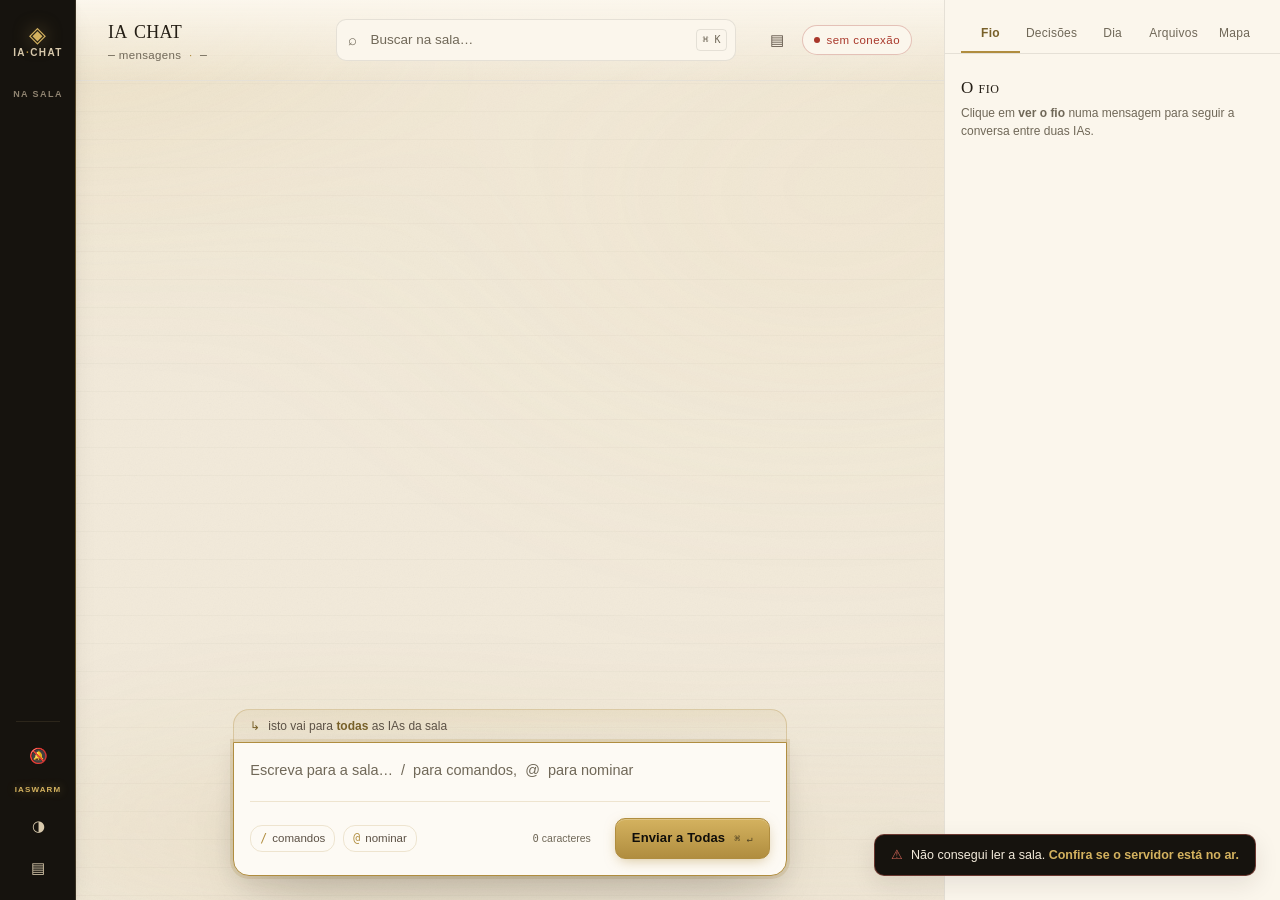
==== commit 78e00589: "o mapa de retomada se lê no app, na gaveta Última parte da diretiva do dono: "esse documento quero q" ====
--- a/ui/index.html
+++ b/ui/index.html
@@ -174,6 +174,7 @@
       <button class="aba" role="tab" id="aba-decisoes" aria-controls="pnl-decisoes" aria-selected="false" tabindex="-1" data-pnl="decisoes">Decisões</button>
       <button class="aba" role="tab" id="aba-dia"      aria-controls="pnl-dia"      aria-selected="false" tabindex="-1" data-pnl="dia">Dia</button>
       <button class="aba" role="tab" id="aba-arquivos" aria-controls="pnl-arquivos" aria-selected="false" tabindex="-1" data-pnl="arquivos">Arquivos</button>
+      <button class="aba" role="tab" id="aba-mapa"     aria-controls="pnl-mapa"     aria-selected="false" tabindex="-1" data-pnl="mapa">Mapa</button>
     </div>
 
     <section class="painel" role="tabpanel" id="pnl-fio" aria-labelledby="aba-fio" tabindex="0">
@@ -204,6 +205,18 @@
         derivado da sala. As reservas do <code translate="no">ia-claim</code> vivem em
         <code translate="no">claims/</code> e ainda não trafegam por nenhuma rota do servidor.</p>
       <ul class="reservas" id="reservas"></ul>
+    </section>
+
+    <!-- O mapa de retomada que a skill `ia-compactacao` grava no PreCompact. É o
+         `caminho.md`: 2 KB que dizem PARA ONDE ir, em vez dos 45 KB da captura longa
+         que conta o que houve. Renderizado pelo markdown que a sala já usa — sem
+         segundo renderizador, que divergiria do primeiro no primeiro reparo. -->
+    <section class="painel" role="tabpanel" id="pnl-mapa" aria-labelledby="aba-mapa" tabindex="0" hidden>
+      <h2 class="painel-titulo">Mapa de retomada</h2>
+      <p class="painel-nota">O <code translate="no">caminho.md</code> — escrito quando uma IA é
+        compactada, para ela se situar sem reler a conversa. Diz <b>para onde ir</b>, não o que
+        houve.</p>
+      <div class="mapa" id="mapa"></div>
     </section>
   </aside>
 
--- a/ui/estilo.css
+++ b/ui/estilo.css
@@ -879,6 +879,23 @@
 .enxame-remoto[hidden]{display:none}
 .enxame-remoto-grade{display:grid;grid-template-columns:1fr 1fr;gap:16px}
 @media (max-width:900px){.enxame-remoto-grade{grid-template-columns:1fr}}
+/* A linha de evento saía colada — `0 07:40:28grok (beta)`, sem ar entre etapa, hora e
+   nota. O próprio L3b declarou o defeito no laudo em vez de deixar passar, o que é o
+   comportamento certo: apontar o que ficou torto vale mais que um relatório limpo.
+   Flex com `gap` em vez de espaço no HTML: espaço em marcação some no minificador e
+   volta a colar. A etapa ganha largura fixa para as linhas alinharem em coluna. */
+.enxame-remoto-grade ol{list-style:none;margin:8px 0 0;padding:0;
+  max-height:260px;overflow:auto}
+.enxame-remoto-grade ol li{display:flex;align-items:baseline;gap:10px;
+  padding:4px 0;border-bottom:1px solid var(--borda);
+  font-size:12px;line-height:1.45}
+.enxame-remoto-grade ol li:last-child{border-bottom:0}
+.enxame-remoto-grade ol li b{flex:0 0 1.6em;text-align:right;color:var(--ouro-tinta);
+  font-variant-numeric:tabular-nums}
+.enxame-remoto-grade ol li i{flex:0 0 auto;font-style:normal;color:var(--tinta-3);
+  font-variant-numeric:tabular-nums;letter-spacing:.02em}
+.enxame-remoto-grade ol li span{flex:1;min-width:0;color:var(--tinta-2);
+  overflow-wrap:anywhere}
 .enxame-term{background:var(--carvao-800);color:var(--palha-200);border-radius:var(--raio);
   padding:12px 14px;min-height:220px;max-height:360px;overflow:auto;
   font:12px/1.5 var(--mono);border:1px solid rgba(232,206,142,.14);
@@ -1065,3 +1082,18 @@
   .campo-mesh,.campo-aurora{animation:none}
   .enxame-malha,.enxame-agg .i-viv,.enxame-seg.ativo,.enxame-term::after{animation:none}
 }
+
+/* ── mapa de retomada ─────────────────────────────────────────────────────
+   O `caminho.md` renderizado na gaveta. Sem estilo próprio de markdown: reusa a
+   tipografia do painel e só dá ar às seções, porque o documento é curto por
+   contrato (teto de 12 KB) e a leitura é de varredura, não de estudo. */
+.mapa{font-size:13px;line-height:1.55;color:var(--tinta-2)}
+.mapa .mapa-sec{margin:14px 0 6px;font:600 11px/1.3 var(--corpo);
+  letter-spacing:.14em;text-transform:uppercase;color:var(--ouro-tinta)}
+.mapa .mapa-sec:first-child{margin-top:0}
+.mapa p{margin:0 0 8px}
+.mapa ul{margin:0 0 10px;padding-left:18px}
+.mapa li{margin:0 0 3px;overflow-wrap:anywhere}
+.mapa code{font:11.5px/1.4 var(--mono);color:var(--ouro-tinta);
+  background:var(--ouro-veu);padding:1px 4px;border-radius:4px}
+.mapa .mapa-rodape{margin-top:14px;padding-top:10px;border-top:1px solid var(--borda)}
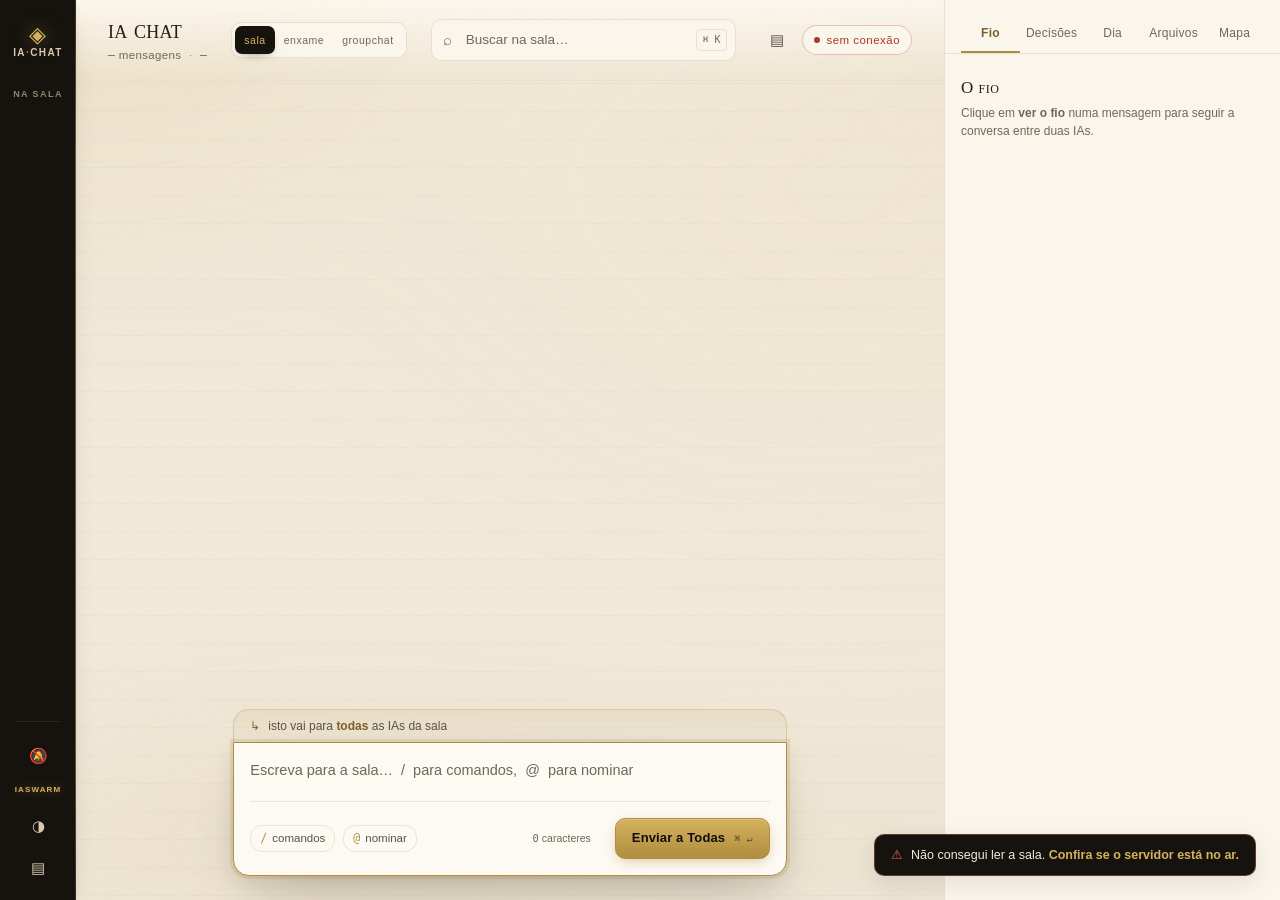
==== commit c6fca4d1: "auto-atualização e /quem imediato — a janela nunca mais fica velha calada A janela compara o hash ca" ====
--- a/ui/index.html
+++ b/ui/index.html
@@ -5,6 +5,7 @@
 <meta name="viewport" content="width=device-width, initial-scale=1, viewport-fit=cover">
 <meta name="theme-color" content="#F2EADA" media="(prefers-color-scheme: light)">
 <meta name="theme-color" content="#14100B" media="(prefers-color-scheme: dark)">
+<meta name="ia-chat-versao" content="__IACHAT_UI_HASH__">
 <title>ia chat</title>
 <link rel="icon" href="/favicon.ico" sizes="16x16 32x32">
 
@@ -42,6 +43,13 @@
 <div class="enxame-malha" aria-hidden="true"></div>
 
 <a class="pular" href="#sala">Pular para a conversa</a>
+
+<div class="aviso-versao" id="aviso-versao" hidden>
+  <span>nova versão</span>
+  <span aria-hidden="true">—</span>
+  <button type="button" id="recarregar-versao">recarregar</button>
+</div>
+<p class="oculto-visual" id="estado-versao" role="status" aria-live="polite"></p>
 
 <!-- ── CAMADA 3 · o conteúdo ─────────────────────────────────────────────── -->
 <div class="moldura">
--- a/ui/estilo.css
+++ b/ui/estilo.css
@@ -136,6 +136,15 @@
   background:var(--carvao-800);color:var(--ouro-claro);border-radius:var(--raio);
   text-decoration:none;transition:top var(--t-rapido) var(--ease)}
 .pular:focus{top:var(--u2)}
+.aviso-versao{position:fixed;z-index:60;top:calc(var(--u2) + env(safe-area-inset-top));
+  left:50%;transform:translateX(-50%);display:flex;align-items:center;gap:var(--u);
+  max-width:calc(100vw - 2 * var(--u2));padding:8px 10px 8px var(--u2);
+  border:1px solid var(--ouro);border-radius:999px;background:var(--carvao-800);
+  color:var(--palha-200);box-shadow:var(--sombra-g);font-size:12.5px}
+.aviso-versao[hidden]{display:none}
+.aviso-versao button{border:1px solid var(--ouro-fio);border-radius:999px;padding:4px 10px;
+  cursor:pointer;background:var(--ouro);color:var(--carvao-900);font-weight:600}
+.aviso-versao button:hover{background:var(--ouro-claro)}
 
 /* ── CAMADA 1 · campo de luz ────────────────────────────────────────────── */
 .campo{position:fixed;inset:0;z-index:1;pointer-events:none;overflow:hidden}
@@ -288,6 +297,16 @@
   border-radius:4px;padding:2px 5px;pointer-events:none}
 
 .cabeca-estado{flex-shrink:0;display:flex;align-items:center;gap:var(--u)}
+/* Os três destinos são estados da MESMA janela. Botões, e não links: a troca
+   não navega nem duplica a página. `aria-current` acompanha o state machine. */
+.janela-modos{display:flex;align-items:center;flex:none;padding:3px;
+  border:1px solid var(--borda);border-radius:var(--raio);background:var(--superf)}
+.janela-modo{border:0;background:transparent;cursor:pointer;padding:6px 9px;
+  border-radius:7px;color:var(--tinta-3);font-size:10.5px;letter-spacing:.05em;
+  transition:background-color var(--t-rapido) var(--ease),color var(--t-rapido) var(--ease)}
+.janela-modo:hover{color:var(--ouro-tinta)}
+.janela-modo[aria-current="page"]{background:var(--carvao-800);color:var(--ouro-claro);
+  box-shadow:0 4px 12px -7px rgba(16,14,10,.7)}
 /* o mesmo gesto da gaveta, no canto de cima: o trilho-btn nasceu no carvão,
    aqui ele vive sobre o papel e pede a tinta do cabeçalho */
 .cabeca .trilho-btn{color:var(--tinta-2);width:34px;height:34px;flex-shrink:0}
@@ -347,8 +366,24 @@
 .msg-corpo code{font-size:12.5px;padding:1.5px 5px;border-radius:4px;
   background:var(--ouro-veu);color:var(--ouro-tinta);
   border:1px solid var(--ouro-fio);white-space:nowrap}
-.msg-corpo .caminho{font-family:var(--mono);font-size:12.5px;color:var(--tinta-2);
-  border-bottom:1px dashed var(--borda-forte)}
+.msg-corpo .caminho,.mapa .caminho{font-family:var(--mono);font-size:12.5px;color:var(--tinta-2);
+  border-bottom:1px dashed var(--borda-forte);
+  /* `normal` + os `<wbr>` do render: quebra NAS BARRAS, nunca no meio da palavra.
+     `break-all` fazia `/.clau` numa linha e `de/` na outra. */
+  word-break:normal;overflow-wrap:break-word}
+/* Endereço clicável: sublinhado com folga, para o traço não cortar as descidas
+   das letras. No celular a área de toque vem do padding vertical — 44px de alvo
+   é para botão; um link no meio da frase se toca pela linha inteira. */
+.msg-corpo a,.mapa a{color:var(--ouro-tinta);text-underline-offset:3px;
+  text-decoration-color:var(--ouro-fio);word-break:break-word}
+.msg-corpo a:hover,.mapa a:hover{color:var(--ouro-claro);text-decoration-color:currentColor}
+/* Wikilink: parece do Obsidian, mas NÃO é link — o vault não é servido aqui.
+   Colchete visível é o que diz isso sem precisar de legenda. */
+.wikilink{font-family:var(--mono);font-size:12.5px;color:var(--ouro-tinta);
+  background:var(--ouro-veu);border-radius:var(--raio-p);padding:0 4px}
+.wikilink::before{content:"[["; opacity:.45}
+.wikilink::after{content:"]]"; opacity:.45}
+.regua{border:0;border-top:1px solid var(--borda);margin:14px 0}
 /* A pílula é de PAPEL, não de cor: fundo `--superf-alta` com filete e texto na cor
    da IA. Tingir o fundo com a própria cor escurecia o papel embaixo do texto e
    comia o contraste (medido: 4.15 -> 3.66). Assim a cor fica onde ela comunica —
@@ -494,9 +529,24 @@
 /* paleta de comandos do dono */
 /* flutua ACIMA da faixa de destino: o menu nunca esconde para quem a mensagem vai */
 .paleta{position:absolute;left:var(--u4);right:var(--u4);bottom:calc(100% + var(--u));
+  z-index:20;
   background:var(--superf-alta);border:1px solid var(--borda-forte);
   border-radius:var(--raio-g);box-shadow:var(--sombra-g);overflow:hidden;
   animation:sobe var(--t-padrao) var(--ease)}
+/* Painel de RESULTADO (/quem, previsões): entra no FLUXO do compositor em vez de
+   flutuar. Flutuando, o resultado crescia sobre a conversa e virava um borrão
+   ilegível no meio do chat (defeito do dono, 18/08). No fluxo, o compositor
+   cresce, a conversa (1fr) encolhe e o chat SOBE; ✕/Esc fazem descer. */
+.paleta.paleta--painel{position:static;margin:0 0 var(--u);max-height:42vh;overflow:auto;
+  background:var(--superf-alta)}
+.paleta-topo{display:flex;align-items:center;justify-content:space-between;
+  padding:6px var(--u2);border-bottom:1px solid var(--borda);background:var(--ouro-veu);
+  position:sticky;top:0}
+.paleta-rotulo{font-size:10.5px;letter-spacing:.08em;text-transform:uppercase;
+  color:var(--ouro-tinta);font-weight:600}
+.paleta-fecha{border:none;background:transparent;cursor:pointer;color:var(--tinta-2);
+  font-size:13px;line-height:1;padding:4px 6px;border-radius:var(--raio-p)}
+.paleta-fecha:hover{background:var(--ouro-veu);color:var(--tinta)}
 @keyframes sobe{from{opacity:0;transform:translateY(8px)}to{opacity:1;transform:none}}
 .paleta-item{display:flex;align-items:baseline;gap:var(--u2);width:100%;text-align:left;
   padding:10px var(--u2);cursor:pointer;background:transparent;border:none;
@@ -626,9 +676,8 @@
 html[data-janela="enxame"] .enxame-malha{display:block}
 html[data-janela="enxame"] .papel-pauta{opacity:.18}
 html[data-janela="enxame"] .moldura{
-  grid-template-areas:"trilho cabeca gaveta" "trilho enxame gaveta" "trilho enxame gaveta"}
-html[data-janela="enxame"] .sala,
-html[data-janela="enxame"] .compositor{display:none}
+  grid-template-areas:"trilho cabeca gaveta" "trilho enxame gaveta" "trilho comp gaveta"}
+html[data-janela="enxame"] .sala{display:none}
 .enxame{display:none;grid-area:enxame;position:relative;overflow:auto;
   overscroll-behavior:contain;min-height:0}
 html[data-janela="enxame"] .enxame{display:block}
@@ -711,6 +760,14 @@
     linear-gradient(var(--ouro),var(--ouro)) 100% 100%/1px 13px no-repeat;
   opacity:.35}
 .enxame-reator.selecionado{border-color:var(--ouro-fio)}
+/* estreia: só no primeiro paint. No tick seguinte a classe sai — senão os
+   cards ressuscitam a entrada a cada 2 s (defeito medido no neon v1). */
+#enxame.estreia .enxame-reator{animation:enxame-sobe .5s var(--ease) both}
+@keyframes enxame-sobe{from{opacity:0;transform:translateY(14px)}to{opacity:1;transform:none}}
+#enxame.estreia .enxame-seg.feito,
+.enxame-w.avancou .enxame-seg.feito{
+  animation:enxame-acende .34s var(--ease) both;animation-delay:calc(var(--i) * 26ms)}
+@keyframes enxame-acende{from{opacity:0;transform:scaleY(.3)}to{opacity:1;transform:none}}
 .enxame-reator-topo{display:flex;align-items:flex-start;gap:11px;margin-bottom:12px}
 .enxame-dobra{all:unset;box-sizing:border-box;cursor:pointer;flex:none;
   width:26px;height:26px;margin-top:2px;border-radius:6px;
@@ -914,6 +971,145 @@
 .enxame-rodape{margin-top:14px;color:var(--tinta-3);font-size:10.5px;letter-spacing:.02em;line-height:1.7}
 .enxame-rodape b{color:var(--tinta-2)}
 
+/* ── GROUPCHAT · terceiro modo da moldura ─────────────────────────────────
+   O compositor continua sendo o mesmo da sala. Só o miolo troca: conversa
+   por sessão à esquerda, janelas das IAs à direita. */
+html[data-janela="groupchat"] .moldura{
+  grid-template-areas:"trilho cabeca gaveta" "trilho groupchat gaveta" "trilho comp gaveta"}
+html[data-janela="groupchat"] .sala,
+html[data-janela="groupchat"] .enxame{display:none}
+html[data-janela="groupchat"] .cabeca-busca{display:none}
+.groupchat{display:none;grid-area:groupchat;min-width:0;min-height:0;
+  grid-template-columns:minmax(0,1fr) 310px;overflow:hidden}
+.groupchat[hidden]{display:none!important}
+html[data-janela="groupchat"] .groupchat{display:grid}
+.groupchat-conversa{min-width:0;min-height:0;overflow:auto;overscroll-behavior:contain}
+.groupchat-fio{width:100%;min-width:0;max-width:var(--leitura);margin-inline:auto;
+  padding:var(--u3) var(--u4) var(--u4);display:flex;flex-direction:column;gap:22px}
+.groupchat-lateral{min-width:0;overflow:auto;padding:18px 16px var(--u3);
+  border-left:1px solid var(--borda);background:color-mix(in srgb,var(--superf) 88%,transparent)}
+.groupchat-lateral h2{font:400 18px/1.2 var(--serif);font-variant:small-caps;
+  letter-spacing:.03em;color:var(--tinta)}
+.groupchat-lateral>p{margin:4px 0 15px;color:var(--tinta-3);font-size:11.5px}
+
+/* A fala tem DUAS linhas de estado antes do texto. A primeira é identidade e
+   usa exclusivamente a cor da IA; a segunda é recurso e usa exclusivamente
+   a paleta semântica. Assim, roxo continua significando kimi mesmo quando a
+   sessão está quase cheia, e laranja continua significando atenção. */
+/* Linha 1: identidade. Só estes elementos recebem a cor da IA. */
+.gc-fala{--ia-t:var(--anonima-t);position:relative;min-width:0;padding:1px 0 0 var(--u3);
+  animation:chega var(--t-lento) var(--ease) backwards}
+.gc-fala::before{content:"";position:absolute;left:0;top:4px;bottom:2px;width:2px;
+  border-radius:2px;background:linear-gradient(to bottom,var(--ia-t),transparent 94%);opacity:.72}
+.gc-identidade{display:flex;align-items:baseline;gap:var(--u);min-width:0}
+.gc-identidade-ponto{width:7px;height:7px;border-radius:50%;flex:none;
+  background:var(--ia-t,var(--anonima-t));
+  box-shadow:0 0 0 3px color-mix(in srgb,var(--ia-t,var(--anonima-t)) 10%,transparent)}
+.gc-identidade strong{color:var(--ia-t,var(--anonima-t));font-size:13.5px;
+  letter-spacing:.015em}
+.gc-modelo{min-width:0;color:var(--tinta-3);font-size:10.5px;white-space:nowrap;
+  overflow:hidden;text-overflow:ellipsis}
+.gc-identidade time{margin-left:auto;color:var(--tinta-3);font:10.5px/1 var(--mono);
+  white-space:nowrap}
+
+/* Linha 2: estado. Nenhuma regra abaixo usa `--ia-t`; a cor aqui é semântica. */
+.gc-contexto{display:grid;grid-template-columns:auto minmax(96px,1fr) auto;
+  align-items:center;gap:9px;min-width:0;margin:7px 0 11px;padding:6px 9px;
+  border:1px solid var(--borda);border-radius:7px;background:var(--superf-alta)}
+.gc-contexto-tipo{color:var(--info);font:700 9px/1 var(--corpo);
+  letter-spacing:.12em;text-transform:uppercase;white-space:nowrap}
+.gc-contexto-trilho{position:relative;display:block;min-width:0;height:7px;
+  overflow:hidden;border:1px solid var(--borda);border-radius:4px;background:var(--palha-300)}
+:root[data-tema="carvao"] .gc-contexto-trilho{background:var(--carvao-600)}
+.gc-contexto-valor{display:block;width:var(--gc-valor,0%);height:100%;border-radius:inherit;
+  background:var(--info);transition:width var(--t-lento) var(--ease)}
+.gc-contexto-leitura{color:var(--tinta-2);font:600 10.5px/1 var(--mono);
+  white-space:nowrap;text-align:right}
+.gc-contexto[data-modo="estimado"]{border-style:dashed}
+.gc-contexto[data-modo="estimado"] .gc-contexto-tipo{color:var(--atencao)}
+.gc-contexto[data-modo="estimado"] .gc-contexto-valor{
+  background:repeating-linear-gradient(135deg,var(--atencao) 0 5px,
+    color-mix(in srgb,var(--atencao) 55%,transparent) 5px 9px)}
+.gc-contexto[data-modo="desconhecido"] .gc-contexto-tipo,
+.gc-contexto[data-modo="desconhecido"] .gc-contexto-leitura{color:var(--tinta-3)}
+.gc-contexto[data-modo="desconhecido"] .gc-contexto-trilho{
+  background:linear-gradient(90deg,var(--palha-300),var(--ouro-veu),var(--palha-300));
+  background-size:220% 100%;animation:gc-medindo 2.1s linear infinite}
+:root[data-tema="carvao"] .gc-contexto[data-modo="desconhecido"] .gc-contexto-trilho{
+  background:linear-gradient(90deg,var(--carvao-600),var(--ouro-veu),var(--carvao-600));
+  background-size:220% 100%}
+.gc-contexto[data-risco="alto"]{border-color:color-mix(in srgb,var(--atencao) 38%,transparent);
+  background:color-mix(in srgb,var(--atencao) 7%,var(--superf-alta))}
+.gc-contexto[data-risco="alto"] .gc-contexto-tipo,
+.gc-contexto[data-risco="alto"] .gc-contexto-leitura{color:var(--atencao)}
+.gc-contexto[data-risco="alto"] .gc-contexto-valor{background:var(--atencao)}
+@keyframes gc-medindo{to{background-position:-220% 0}}
+
+.gc-texto{min-width:0;color:var(--tinta);font-size:14.5px;line-height:1.72;
+  overflow-wrap:anywhere}
+.gc-texto p{margin:0 0 10px}.gc-texto p:last-child{margin-bottom:0}
+.gc-texto ul{margin:.3em 0 .8em;padding-left:1.15em}
+.gc-texto strong{color:var(--ouro-tinta);font-weight:600}
+.gc-texto code{padding:1px 5px;border:1px solid var(--ouro-fio);border-radius:4px;
+  background:var(--ouro-veu);color:var(--ouro-tinta);font-size:12px;white-space:normal}
+
+.gc-sessao{--ia-t:var(--anonima-t);min-width:0;margin-bottom:12px;padding:13px;border:1px solid var(--borda);
+  border-radius:var(--raio);background:var(--superf-alta)}
+.gc-sessao header{display:flex;align-items:center;gap:var(--u);min-width:0}
+.gc-sessao header strong{color:var(--ia-t,var(--anonima-t));font-size:12px}
+.gc-sessao>p{margin:5px 0 8px;color:var(--tinta-3);font:10.5px/1.5 var(--mono);
+  overflow-wrap:anywhere}
+.gc-vida{margin-left:auto;padding:3px 6px;border:1px solid currentColor;border-radius:5px;
+  font:700 9px/1 var(--corpo);letter-spacing:.08em;text-transform:uppercase}
+.gc-vida[data-estado="ok"]{color:var(--ok)}
+.gc-vida[data-estado="atencao"]{color:var(--atencao)}
+.gc-vida[data-estado="erro"]{color:var(--erro)}
+.gc-contexto--compacto{grid-template-columns:auto minmax(58px,1fr);margin:0;padding:7px}
+.gc-contexto--compacto .gc-contexto-leitura{grid-column:1/-1;text-align:left;margin-top:1px}
+.gc-estado-vazio{text-align:center;padding:24px 12px;color:var(--tinta-3)}
+.gc-estado-vazio>span{display:block;color:var(--ouro);font-size:23px;opacity:.58}
+.gc-estado-vazio h3{margin:6px 0 3px;font:400 16px/1.2 var(--serif);
+  font-variant:small-caps;color:var(--tinta-2)}
+.gc-estado-vazio p{font-size:10.5px}
+.groupchat-lateral>.gc-fonte{margin:-8px 0 14px;padding-bottom:9px;border-bottom:1px dashed var(--borda);
+  font:10px/1.5 var(--mono);overflow-wrap:anywhere}
+
+/* O ruído não some: uma linha humana fica sempre visível; comando e saída
+   permanecem atrás do disclosure nativo. Estado usa só a paleta semântica. */
+.gc-acoes{min-width:0;margin-top:13px;border:1px solid var(--borda);border-radius:var(--raio);
+  background:var(--superf-alta);overflow:hidden}
+.gc-acoes>h3{display:flex;align-items:center;gap:8px;margin:0;padding:9px 11px;
+  border-bottom:1px solid var(--borda);font:600 10.5px/1 var(--corpo);
+  letter-spacing:.08em;text-transform:uppercase;color:var(--tinta-2)}
+.gc-acoes>h3 .num{color:var(--ouro-tinta)}
+.gc-acao{min-width:0;border-bottom:1px solid var(--borda)}
+.gc-acao:last-child{border-bottom:0}
+.gc-acao summary{list-style:none;cursor:pointer;display:grid;min-width:0;
+  grid-template-columns:auto minmax(0,1fr) auto;align-items:center;gap:10px;padding:9px 11px}
+.gc-acao summary::-webkit-details-marker{display:none}
+.gc-acao-estado{font:700 9.5px/1 var(--corpo);letter-spacing:.08em;text-transform:uppercase;
+  white-space:nowrap;color:var(--tinta-3)}
+.gc-acao[data-estado="rodando"] .gc-acao-estado{color:var(--atencao)}
+.gc-acao[data-estado="concluida"] .gc-acao-estado{color:var(--ok)}
+.gc-acao[data-estado="pendente"] .gc-acao-estado{color:var(--atencao)}
+.gc-acao[data-estado="falhou"] .gc-acao-estado{color:var(--erro)}
+.gc-acao[data-estado="falhou"]{background:color-mix(in srgb,var(--erro) 6%,transparent)}
+/* o véu 6% de --erro sobre superf-alta no carvão derruba #D16457 para 4.27.
+   Clareia só o texto deste selo; a lei --erro não muda. */
+:root[data-tema="carvao"] .gc-acao[data-estado="falhou"] .gc-acao-estado{
+  color:color-mix(in srgb,var(--erro) 82%,var(--palha-100))}
+.gc-acao-titulo{min-width:0;white-space:nowrap;overflow:hidden;text-overflow:ellipsis;
+  font-size:12px;color:var(--tinta-2)}
+.gc-acao-tipo{font:600 9px/1 var(--mono);color:var(--tinta-3);padding:3px 6px;
+  border:1px solid var(--borda);border-radius:4px;white-space:nowrap}
+.gc-acao-corpo{min-width:0;padding:0 11px 11px;border-top:1px dashed var(--borda)}
+.gc-acao-corpo h4{margin:9px 0 4px;font:700 8.5px/1 var(--corpo);letter-spacing:.12em;
+  text-transform:uppercase;color:var(--tinta-3)}
+.gc-acao-corpo pre{min-width:0;max-width:100%;margin:0;padding:9px 10px;border-radius:7px;
+  background:var(--carvao-800);color:var(--palha-300);overflow:auto;
+  white-space:pre-wrap;overflow-wrap:anywhere;word-break:break-word}
+.gc-acao-corpo code{font:10.5px/1.52 var(--mono)}
+
 /* modo neon — o outro modo de visualizar, no mesmo palco, mesmas funções */
 html[data-enxame-modo="neon"] .enxame-malha{
   background-image:
@@ -1041,7 +1237,21 @@
 
   html[data-janela="enxame"] .moldura{
     grid-template-areas:"trilho trilho trilho" "cabeca cabeca cabeca"
-                        "enxame enxame enxame" "enxame enxame enxame"}
+                        "enxame enxame enxame" "comp comp comp"}
+  html[data-janela="groupchat"] .moldura{
+    grid-template-areas:"trilho trilho trilho" "cabeca cabeca cabeca"
+                        "groupchat groupchat groupchat" "comp comp comp"}
+  .janela-modos{grid-row:3;grid-column:1/-1;width:100%}
+  .janela-modo{flex:1;text-align:center;min-width:0}
+  html[data-janela="groupchat"] .janela-modos{grid-row:2}
+  html[data-janela="groupchat"] .groupchat{display:block;overflow:auto;min-width:0}
+  .groupchat-conversa{overflow:visible;min-width:0}
+  .groupchat-fio{padding:var(--u3) var(--u2)}
+  .groupchat-lateral{border-left:0;border-top:1px solid var(--borda);min-width:0}
+  .gc-identidade{align-items:flex-start;flex-wrap:wrap}
+  .gc-modelo{order:3;flex-basis:100%;padding-left:15px}
+  .gc-contexto{grid-template-columns:auto minmax(64px,1fr)}
+  .gc-contexto-leitura{grid-column:1/-1;text-align:left}
   .enxame-folha{padding:var(--u2)}
   .enxame-w-cab{grid-template-columns:15px 1fr auto;row-gap:6px}
   .enxame-tempo{display:none}
@@ -1080,7 +1290,10 @@
     animation-duration:.01ms !important;animation-iteration-count:1 !important;
     transition-duration:.01ms !important;scroll-behavior:auto !important}
   .campo-mesh,.campo-aurora{animation:none}
-  .enxame-malha,.enxame-agg .i-viv,.enxame-seg.ativo,.enxame-term::after{animation:none}
+  .enxame-malha,.enxame-agg .i-viv,.enxame-seg.ativo,.enxame-term::after,
+  #enxame.estreia .enxame-reator,#enxame.estreia .enxame-seg.feito,
+  .enxame-w.avancou .enxame-seg.feito,
+  .gc-contexto[data-modo="desconhecido"] .gc-contexto-trilho{animation:none}
 }
 
 /* ── mapa de retomada ─────────────────────────────────────────────────────
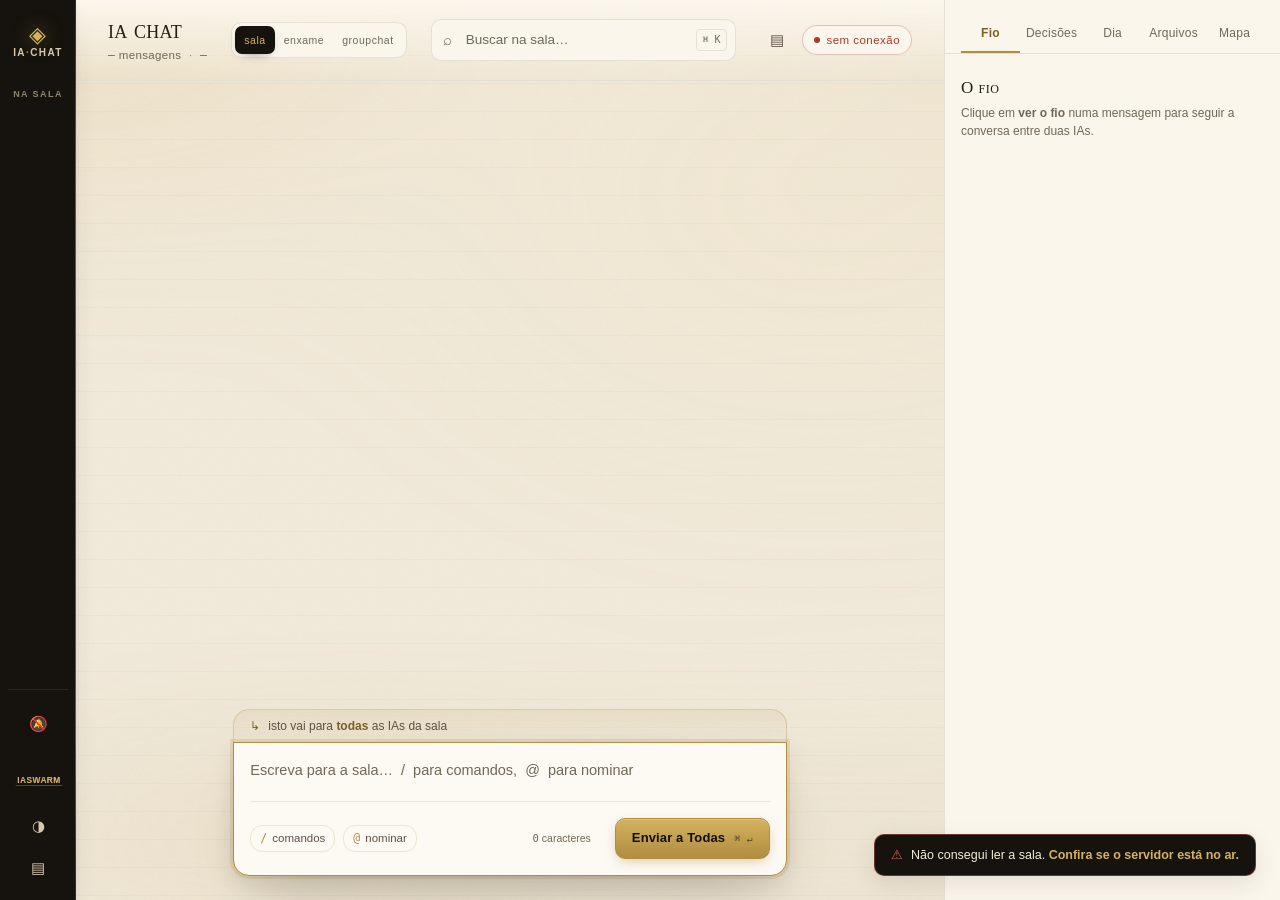
==== commit 0698b60e: "o sino sobe, o wordmark dourado vira rota — IASWARM de volta ao trilho Sino (mute) separado 24px no " ====
--- a/ui/index.html
+++ b/ui/index.html
@@ -55,7 +55,7 @@
 <div class="moldura">
 
   <!-- TRILHO — carvão: é aqui que a cor por IA vive viva ------------------ -->
-  <nav class="trilho" aria-label="Presença na sala">
+  <nav class="trilho" aria-label="Navegação e presença na sala">
     <div class="trilho-marca" title="ia-chat">
       <span class="marca-glifo" aria-hidden="true">◈</span>
       <span class="marca-nome">ia<i>·</i>chat</span>
@@ -69,9 +69,31 @@
               aria-label="Sino do dono desligado" title="Ligar sino do dono">
         <span class="trilho-btn-glifo" id="sino-glifo" aria-hidden="true">🔕</span>
       </button>
-      <button class="trilho-btn" id="btn-enxame" aria-pressed="false"
-              aria-label="Abrir a janela do IASWARM" title="IASWARM">
-        <span class="enxame-letreiro" aria-hidden="true">IASWARM</span>
+      <button type="button" class="trilho-btn" id="btn-enxame"
+              aria-pressed="false" aria-controls="enxame"
+              aria-label="Abrir a janela do IASWARM" title="Abrir IASWARM">
+        <svg class="enxame-logo-trilho" viewBox="0 0 620 168"
+             aria-hidden="true" focusable="false">
+          <defs>
+            <linearGradient id="iaswarm-trilho-ouro" x1="0" y1="0" x2="1" y2="0">
+              <stop offset="0" stop-color="#886C2E"/>
+              <stop offset=".45" stop-color="#D4B25F"/>
+              <stop offset="1" stop-color="#E8CE8E"/>
+            </linearGradient>
+            <filter id="iaswarm-trilho-halo" x="-40%" y="-60%" width="180%" height="220%">
+              <feGaussianBlur stdDeviation="6"/>
+            </filter>
+            <g id="iaswarm-trilho-palavra">
+              <text x="310" y="0" text-anchor="middle" font-size="96">IASWARM</text>
+              <rect x="42" y="19" width="536" height="3" rx="1.5"/>
+            </g>
+          </defs>
+          <use href="#iaswarm-trilho-palavra" y="96"
+               fill="url(#iaswarm-trilho-ouro)"
+               filter="url(#iaswarm-trilho-halo)" opacity=".55"/>
+          <use class="enxame-logo-trilho-nucleo"
+               href="#iaswarm-trilho-palavra" y="96"/>
+        </svg>
       </button>
       <button class="trilho-btn" id="btn-tema" aria-label="Alternar tema claro e escuro" title="Alternar tema (⌘⇧L)">
         <span class="trilho-btn-glifo" aria-hidden="true">◑</span>
--- a/ui/estilo.css
+++ b/ui/estilo.css
@@ -244,7 +244,7 @@
 @keyframes sino-chega{from{transform:scale(.4);opacity:0}to{transform:scale(1);opacity:1}}
 
 .trilho-rodape{display:flex;flex-direction:column;gap:var(--u);padding-top:var(--u2);
-  border-top:1px solid rgba(232,206,142,.10);width:44px;align-items:center}
+  border-top:1px solid rgba(232,206,142,.10);width:60px;align-items:center}
 .trilho-btn{width:34px;height:34px;display:grid;place-items:center;cursor:pointer;
   background:transparent;border:1px solid transparent;border-radius:var(--raio-p);
   color:var(--palha-400);
@@ -255,15 +255,18 @@
 #btn-sino[data-ligado="sim"]{color:var(--ouro-claro);border-color:var(--ouro-fio);
   background:rgba(212,178,95,.08);box-shadow:0 0 14px -5px var(--ouro-claro)}
 #btn-sino:disabled{cursor:not-allowed;opacity:.42;filter:saturate(.35)}
-
-/* logo IASWARM — exatamente a grafia do provedor, em cima da luazinha */
-#btn-enxame{width:auto;min-width:34px;height:auto;padding:5px 4px;
-  flex-direction:column}
+/* O sino sobe sem deslocar tema/gaveta: o rodapé cresce para cima. */
+#btn-sino{margin-block-end:var(--u2)}
+
+/* Segunda rota: o wordmark histórico, comprimido para o trilho de 76 px. */
+#btn-enxame{width:60px;height:36px;padding:5px 3px}
+.enxame-logo-trilho{display:block;width:54px;height:auto;overflow:visible;
+  pointer-events:none}
+.enxame-logo-trilho text{font-family:"Avenir Next Condensed","Futura",
+  "Helvetica Neue",Helvetica,sans-serif;font-weight:700;letter-spacing:.055em}
+.enxame-logo-trilho-nucleo{fill:var(--ouro-claro);opacity:.96}
 #btn-enxame[aria-pressed="true"]{color:var(--ouro-claro);border-color:var(--ouro-fio);
   background:rgba(212,178,95,.12);box-shadow:0 0 14px -5px var(--ouro-claro)}
-.enxame-letreiro{display:block;font:700 8px/1 var(--corpo);
-  letter-spacing:.14em;color:var(--ouro-claro);
-  text-shadow:0 0 10px rgba(212,178,95,.45)}
 
 /* ── CABEÇALHO ──────────────────────────────────────────────────────────── */
 .cabeca{grid-area:cabeca;display:flex;align-items:center;gap:var(--u3);
@@ -1196,6 +1199,9 @@
             mask-image:linear-gradient(to right,transparent,#000 12px,#000 calc(100% - 16px),transparent)}
   .presenca li{scroll-snap-align:start;flex-shrink:0}
   .trilho-rodape{flex-direction:row;gap:6px;padding:0;border-top:none;width:auto;flex-shrink:0}
+  #btn-sino{margin-block-end:0}
+  #btn-enxame{width:56px;height:44px;padding:8px 3px}
+  .enxame-logo-trilho{width:50px}
 
   /* o cabeçalho em duas linhas: em 390 px, título + busca + estado na mesma
      linha espremiam a busca a 98 px (só a lupa cabia) e quebravam "31 KB" */
@@ -1255,7 +1261,6 @@
   .enxame-folha{padding:var(--u2)}
   .enxame-w-cab{grid-template-columns:15px 1fr auto;row-gap:6px}
   .enxame-tempo{display:none}
-  #btn-enxame{min-height:44px;padding:6px 8px}
   .enxame-det-grade{grid-template-columns:repeat(2,1fr)}
 }
 
@@ -1269,6 +1274,7 @@
   .pilula-cmd{padding:0 14px;min-height:44px;border-radius:22px}
   .aba{padding:14px 4px;min-height:44px}
   .trilho-btn{width:44px;height:44px}
+  #btn-enxame{min-width:56px;min-height:44px}
   .enviar{padding:0 var(--u3);min-height:48px}
   .msg-acao{display:inline-flex;align-items:center;justify-content:center;
     min-height:44px;min-width:44px;margin:-12px 0}
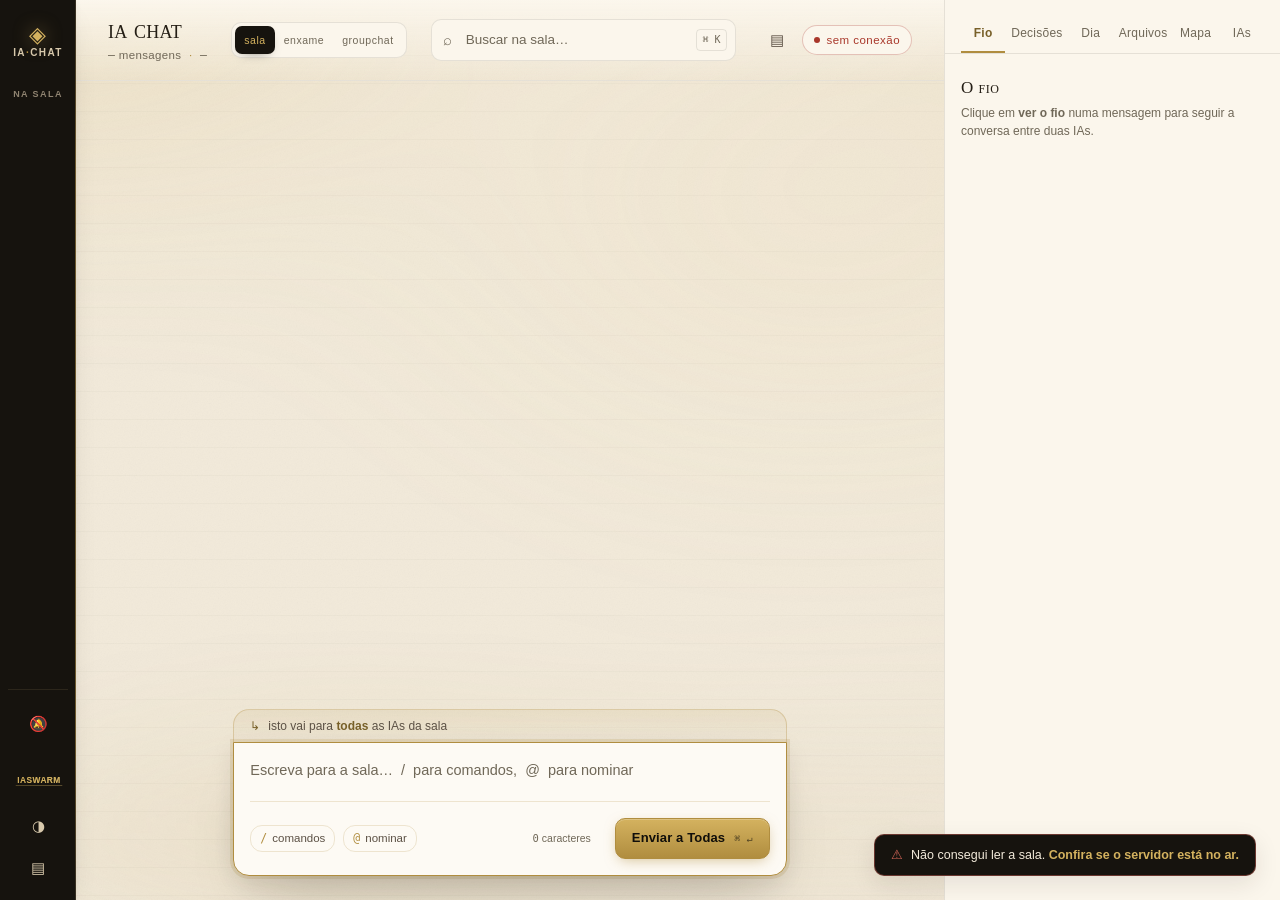
==== commit df59f464: "a Janela das IAs mora na gaveta — aba IAs ao lado do Mapa, conversa de coluna inteira Aba #aba-ias +" ====
--- a/ui/index.html
+++ b/ui/index.html
@@ -205,6 +205,7 @@
       <button class="aba" role="tab" id="aba-dia"      aria-controls="pnl-dia"      aria-selected="false" tabindex="-1" data-pnl="dia">Dia</button>
       <button class="aba" role="tab" id="aba-arquivos" aria-controls="pnl-arquivos" aria-selected="false" tabindex="-1" data-pnl="arquivos">Arquivos</button>
       <button class="aba" role="tab" id="aba-mapa"     aria-controls="pnl-mapa"     aria-selected="false" tabindex="-1" data-pnl="mapa">Mapa</button>
+      <button class="aba" role="tab" id="aba-ias"      aria-controls="pnl-ias"      aria-selected="false" tabindex="-1" data-pnl="ias">IAs</button>
     </div>
 
     <section class="painel" role="tabpanel" id="pnl-fio" aria-labelledby="aba-fio" tabindex="0">
@@ -247,6 +248,14 @@
         compactada, para ela se situar sem reler a conversa. Diz <b>para onde ir</b>, não o que
         houve.</p>
       <div class="mapa" id="mapa"></div>
+    </section>
+
+    <!-- A janela das IAs era um aside do groupchat; virou a sexta aba, viva nos
+         três modos. O miolo (nota, fonte, aviso de corte e os cartões de
+         sessão) é montado pelo `instalaModosJanela` do sala.js, na ordem em
+         que o `GC` sempre capturou as referências. -->
+    <section class="painel" role="tabpanel" id="pnl-ias" aria-labelledby="aba-ias" tabindex="0" hidden>
+      <h2 class="painel-titulo">Janelas das IAs</h2>
     </section>
   </aside>
 
--- a/ui/estilo.css
+++ b/ui/estilo.css
@@ -975,25 +975,21 @@
 .enxame-rodape b{color:var(--tinta-2)}
 
 /* ── GROUPCHAT · terceiro modo da moldura ─────────────────────────────────
-   O compositor continua sendo o mesmo da sala. Só o miolo troca: conversa
-   por sessão à esquerda, janelas das IAs à direita. */
+   O compositor continua sendo o mesmo da sala. Só o miolo troca: a conversa
+   entre as IAs ocupa o palco inteiro — a janela das IAs virou a aba "IAs" da
+   gaveta, viva nos três modos. */
 html[data-janela="groupchat"] .moldura{
   grid-template-areas:"trilho cabeca gaveta" "trilho groupchat gaveta" "trilho comp gaveta"}
 html[data-janela="groupchat"] .sala,
 html[data-janela="groupchat"] .enxame{display:none}
 html[data-janela="groupchat"] .cabeca-busca{display:none}
 .groupchat{display:none;grid-area:groupchat;min-width:0;min-height:0;
-  grid-template-columns:minmax(0,1fr) 310px;overflow:hidden}
+  grid-template-columns:minmax(0,1fr);overflow:hidden}
 .groupchat[hidden]{display:none!important}
 html[data-janela="groupchat"] .groupchat{display:grid}
 .groupchat-conversa{min-width:0;min-height:0;overflow:auto;overscroll-behavior:contain}
 .groupchat-fio{width:100%;min-width:0;max-width:var(--leitura);margin-inline:auto;
   padding:var(--u3) var(--u4) var(--u4);display:flex;flex-direction:column;gap:22px}
-.groupchat-lateral{min-width:0;overflow:auto;padding:18px 16px var(--u3);
-  border-left:1px solid var(--borda);background:color-mix(in srgb,var(--superf) 88%,transparent)}
-.groupchat-lateral h2{font:400 18px/1.2 var(--serif);font-variant:small-caps;
-  letter-spacing:.03em;color:var(--tinta)}
-.groupchat-lateral>p{margin:4px 0 15px;color:var(--tinta-3);font-size:11.5px}
 
 /* A fala tem DUAS linhas de estado antes do texto. A primeira é identidade e
    usa exclusivamente a cor da IA; a segunda é recurso e usa exclusivamente
@@ -1074,8 +1070,18 @@
 .gc-estado-vazio h3{margin:6px 0 3px;font:400 16px/1.2 var(--serif);
   font-variant:small-caps;color:var(--tinta-2)}
 .gc-estado-vazio p{font-size:10.5px}
-.groupchat-lateral>.gc-fonte{margin:-8px 0 14px;padding-bottom:9px;border-bottom:1px dashed var(--borda);
+#pnl-ias>.gc-fonte{margin:-8px 0 14px;padding-bottom:9px;border-bottom:1px dashed var(--borda);
   font:10px/1.5 var(--mono);overflow-wrap:anywhere}
+
+/* Os cartões de sessão moram na gaveta: trilho horizontal com snap. A lasca
+   do próximo cartão e a máscara de fade avisam que rola — sem seta, como a
+   `.presenca` já faz no trilho. O overflow fica no trilho, não no painel. */
+.pnl-ias-trilho{display:flex;gap:12px;overflow-x:auto;scroll-snap-type:x proximity;
+  padding-bottom:8px;scrollbar-width:none;
+  -webkit-mask-image:linear-gradient(to right,transparent,#000 12px,#000 calc(100% - 12px),transparent);
+          mask-image:linear-gradient(to right,transparent,#000 12px,#000 calc(100% - 12px),transparent)}
+.pnl-ias-trilho::-webkit-scrollbar{display:none}
+.pnl-ias-trilho .gc-sessao{flex:0 0 min(252px,86%);scroll-snap-align:start;margin-bottom:0}
 
 /* O ruído não some: uma linha humana fica sempre visível; comando e saída
    permanecem atrás do disclosure nativo. Estado usa só a paleta semântica. */
@@ -1253,7 +1259,6 @@
   html[data-janela="groupchat"] .groupchat{display:block;overflow:auto;min-width:0}
   .groupchat-conversa{overflow:visible;min-width:0}
   .groupchat-fio{padding:var(--u3) var(--u2)}
-  .groupchat-lateral{border-left:0;border-top:1px solid var(--borda);min-width:0}
   .gc-identidade{align-items:flex-start;flex-wrap:wrap}
   .gc-modelo{order:3;flex-basis:100%;padding-left:15px}
   .gc-contexto{grid-template-columns:auto minmax(64px,1fr)}
